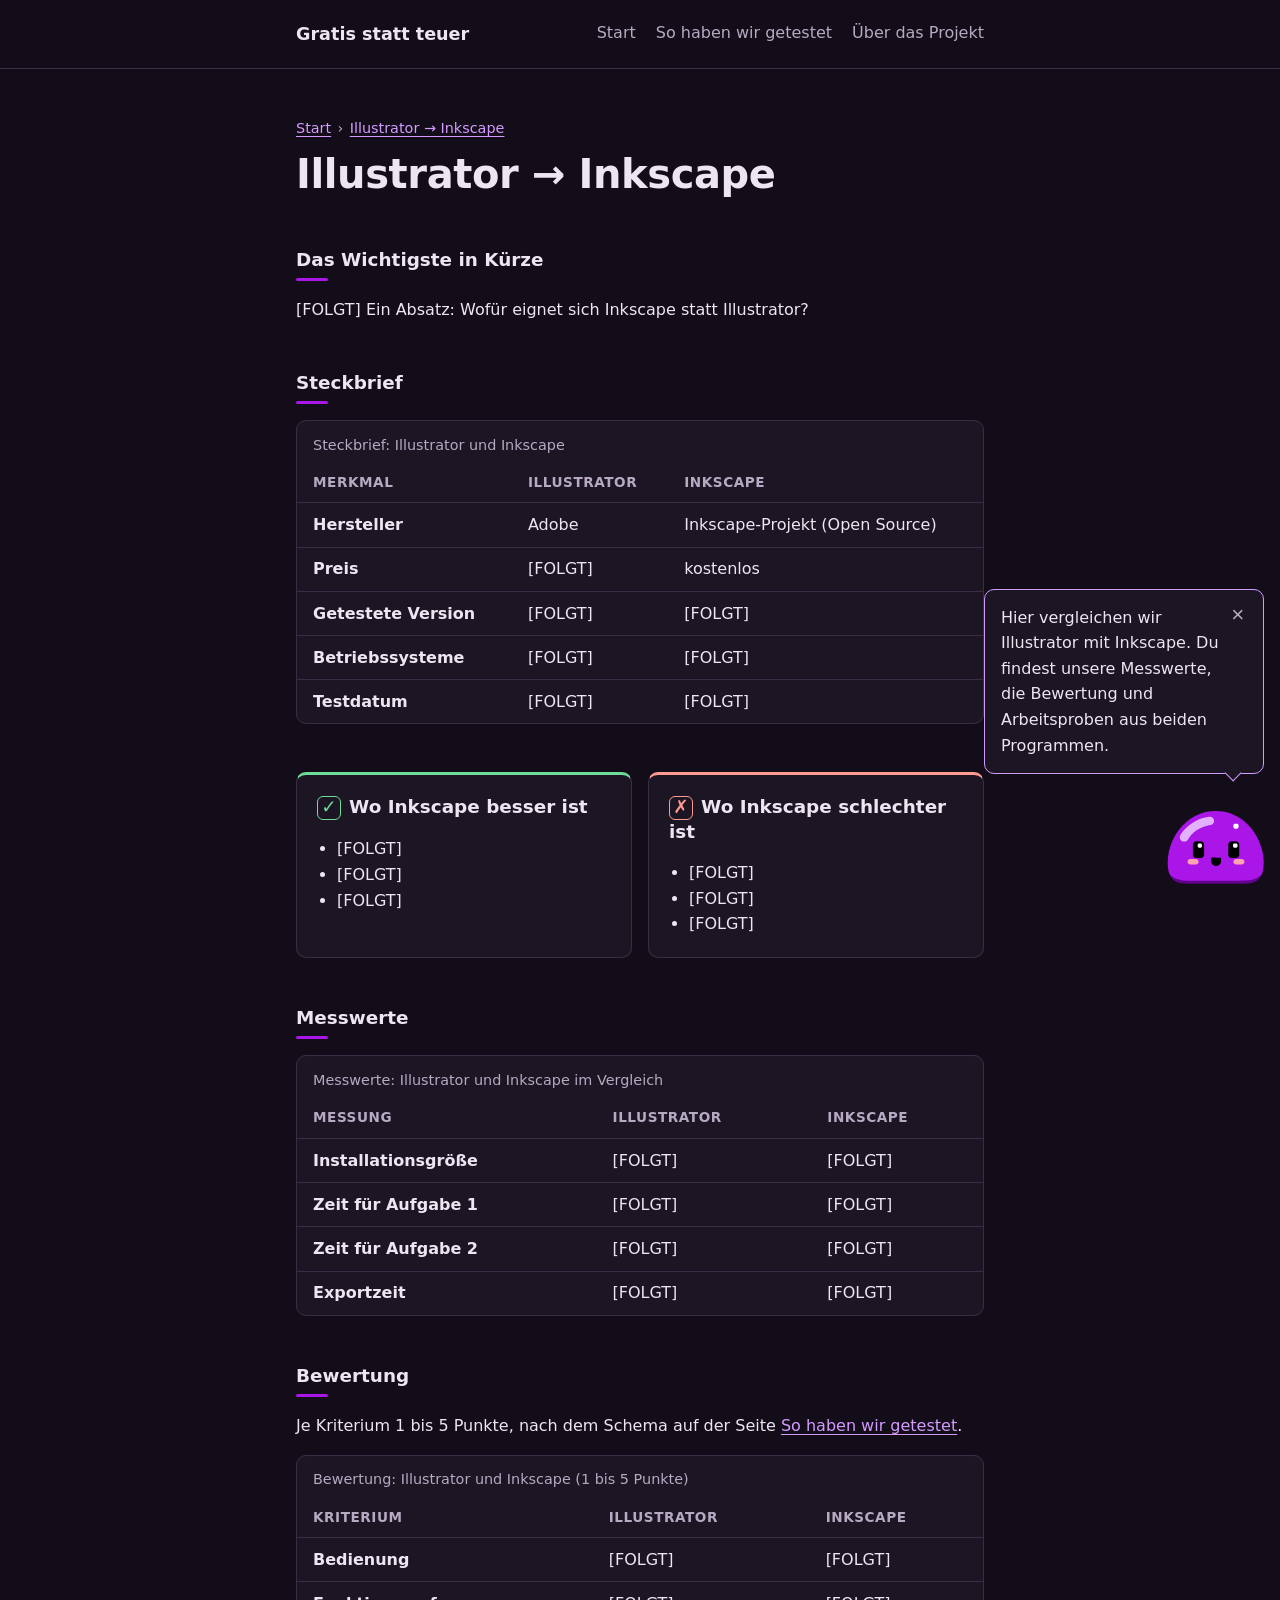
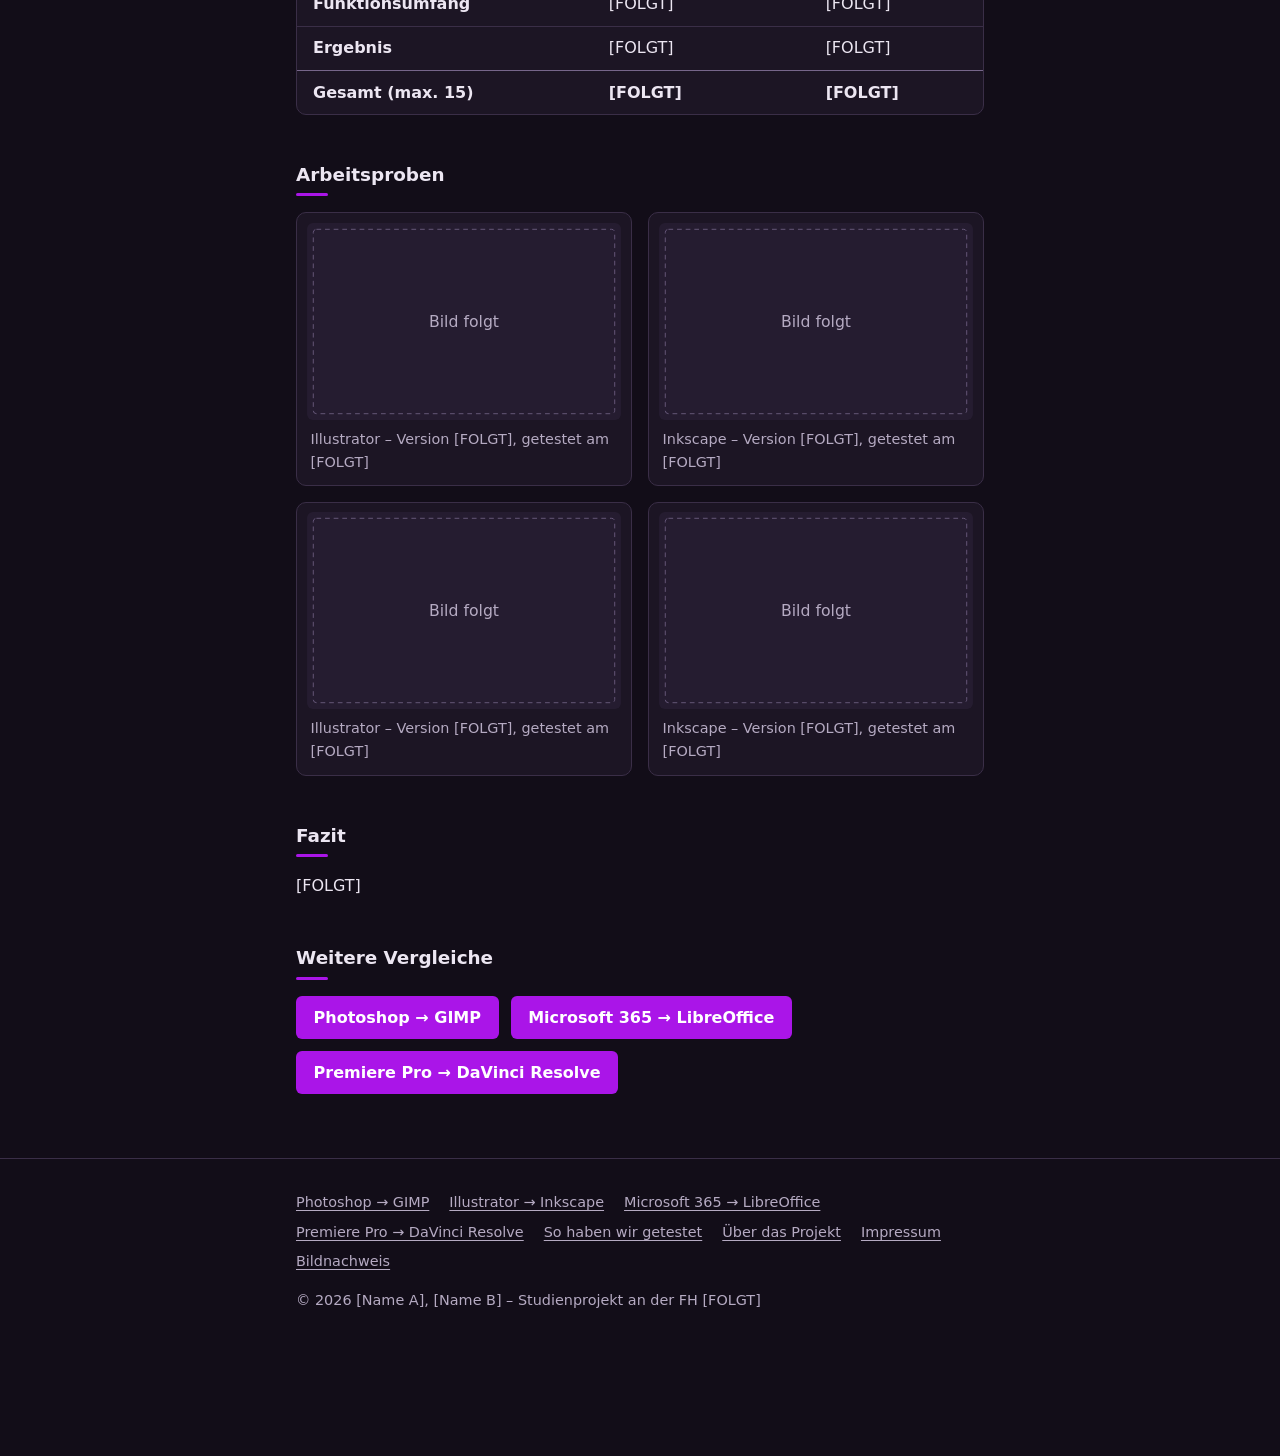
==== illustrator-inkscape.html @ 046b0624 "Erste Version der Website" ====
<!DOCTYPE html>
<html lang="de">
<head>
  <meta charset="utf-8">
  <meta name="viewport" content="width=device-width, initial-scale=1">
  <meta name="color-scheme" content="dark">
  <title>Illustrator → Inkscape | Gratis statt teuer</title>
  <meta name="description" content="Adobe Illustrator oder Inkscape? Unser Praxistest (Vektorgrafik) mit Messwerten, Bewertung und eigenen Arbeitsproben.">
  <link rel="icon" href="img/maskottchen/maskottchen.svg" type="image/svg+xml">
  <link rel="stylesheet" href="css/style.css">
</head>
<body data-seite="illustrator-inkscape">
  <a class="skip-link" href="#inhalt">Zum Inhalt springen</a>

  <!-- Kopfbereich mit Logo und Hauptnavigation -->
  <header class="kopf">
    <div class="kopf-innen">
      <a class="logo" href="index.html">Gratis statt teuer</a>
      <nav class="hauptnavigation" aria-label="Hauptnavigation">
        <ul>
          <li><a href="index.html">Start</a></li>
          <li><a href="so-haben-wir-getestet.html">So haben wir getestet</a></li>
          <li><a href="ueber-das-projekt.html">Über das Projekt</a></li>
        </ul>
      </nav>
    </div>
  </header>

  <main id="inhalt">

    <!-- Brotkrumen: Wo bin ich? -->
    <nav class="brotkrumen" aria-label="Brotkrumen">
      <ol>
        <li><a href="index.html">Start</a><span class="brotkrumen-trenner" aria-hidden="true">›</span></li>
        <li><a href="illustrator-inkscape.html" aria-current="page">Illustrator → Inkscape</a></li>
      </ol>
    </nav>

    <h1>Illustrator <span aria-hidden="true">→</span><span class="sr-only">, Alternative:</span> Inkscape</h1>

    <!-- Wird von js/vergleich.js ersetzt -->
    <p class="hinweis" id="lade-hinweis" role="status">Inhalte werden geladen …</p>
    <noscript>
      <p class="hinweis hinweis-fehler">Für die Vergleichsdaten wird JavaScript benötigt.</p>
    </noscript>

    <!-- Alle Abschnitte, die aus data/illustrator-inkscape.json gefüllt werden -->
    <div id="vergleich-inhalt" hidden>

      <section aria-labelledby="titel-kurz">
        <h2 id="titel-kurz">Das Wichtigste in Kürze</h2>
        <p id="kurzfassung"></p>
      </section>

      <section aria-labelledby="titel-steckbrief">
        <h2 id="titel-steckbrief">Steckbrief</h2>
      <div class="tabelle-scroll" tabindex="0" role="region" aria-label="Steckbrief: Illustrator und Inkscape">
        <table>
          <caption>Steckbrief: Illustrator und Inkscape</caption>
          <thead>
            <tr>
              <th scope="col">Merkmal</th>
              <th scope="col">Illustrator</th>
              <th scope="col">Inkscape</th>
            </tr>
          </thead>
          <tbody id="steckbrief-zeilen"></tbody>
        </table>
      </div>
      </section>

      <div class="vor-nachteile">
        <section class="karte karte-besser" aria-labelledby="titel-besser">
          <h2 id="titel-besser"><span class="symbol" aria-hidden="true">✓</span>Wo Inkscape besser ist</h2>
          <ul class="punkte-liste" id="liste-besser"></ul>
        </section>
        <section class="karte karte-schlechter" aria-labelledby="titel-schlechter">
          <h2 id="titel-schlechter"><span class="symbol" aria-hidden="true">✗</span>Wo Inkscape schlechter ist</h2>
          <ul class="punkte-liste" id="liste-schlechter"></ul>
        </section>
      </div>

      <section aria-labelledby="titel-messwerte">
        <h2 id="titel-messwerte">Messwerte</h2>
      <div class="tabelle-scroll" tabindex="0" role="region" aria-label="Messwerte: Illustrator und Inkscape im Vergleich">
        <table>
          <caption>Messwerte: Illustrator und Inkscape im Vergleich</caption>
          <thead>
            <tr>
              <th scope="col">Messung</th>
              <th scope="col">Illustrator</th>
              <th scope="col">Inkscape</th>
            </tr>
          </thead>
          <tbody id="messwerte-zeilen"></tbody>
        </table>
      </div>
      </section>

      <section aria-labelledby="titel-bewertung">
        <h2 id="titel-bewertung">Bewertung</h2>
        <p>Je Kriterium 1 bis 5 Punkte, nach dem Schema auf der Seite <a href="so-haben-wir-getestet.html">So haben wir getestet</a>.</p>
      <div class="tabelle-scroll" tabindex="0" role="region" aria-label="Bewertung: Illustrator und Inkscape (1 bis 5 Punkte)">
        <table>
          <caption>Bewertung: Illustrator und Inkscape (1 bis 5 Punkte)</caption>
          <thead>
            <tr>
              <th scope="col">Kriterium</th>
              <th scope="col">Illustrator</th>
              <th scope="col">Inkscape</th>
            </tr>
          </thead>
          <tbody id="bewertung-zeilen"></tbody>
          <tfoot>
            <tr>
              <th scope="row">Gesamt (max. 15)</th>
              <td id="gesamt-bezahl"></td>
              <td id="gesamt-gratis"></td>
            </tr>
          </tfoot>
        </table>
      </div>
      </section>

      <section aria-labelledby="titel-arbeitsproben">
        <h2 id="titel-arbeitsproben">Arbeitsproben</h2>
        <div class="arbeitsproben" id="arbeitsproben-raster"></div>
      </section>

      <section aria-labelledby="titel-fazit">
        <h2 id="titel-fazit">Fazit</h2>
        <p id="fazit"></p>
      </section>

    </div>

    <!-- Links zu den anderen Vergleichen (steht fest im HTML) -->
    <section aria-labelledby="titel-weitere">
      <h2 id="titel-weitere">Weitere Vergleiche</h2>
      <ul class="weitere-vergleiche">
        <li><a class="knopf" href="photoshop-gimp.html">Photoshop → GIMP</a></li>
        <li><a class="knopf" href="microsoft365-libreoffice.html">Microsoft 365 → LibreOffice</a></li>
        <li><a class="knopf" href="premiere-davinci.html">Premiere Pro → DaVinci Resolve</a></li>
      </ul>
    </section>

  </main>

  <!-- Fußzeile mit allen wichtigen Links -->
  <footer class="fuss">
    <div class="fuss-innen">
      <nav aria-label="Fußzeile">
        <ul>
          <li><a href="photoshop-gimp.html">Photoshop → GIMP</a></li>
          <li><a href="illustrator-inkscape.html">Illustrator → Inkscape</a></li>
          <li><a href="microsoft365-libreoffice.html">Microsoft 365 → LibreOffice</a></li>
          <li><a href="premiere-davinci.html">Premiere Pro → DaVinci Resolve</a></li>
          <li><a href="so-haben-wir-getestet.html">So haben wir getestet</a></li>
          <li><a href="ueber-das-projekt.html">Über das Projekt</a></li>
          <li><a href="ueber-das-projekt.html#impressum">Impressum</a></li>
          <li><a href="ueber-das-projekt.html#bildnachweis">Bildnachweis</a></li>
        </ul>
      </nav>
      <p>© 2026 [Name A], [Name B] – Studienprojekt an der FH [FOLGT]</p>
    </div>
  </footer>

  <script src="js/vergleich.js"></script>
  <script src="js/maskottchen-komponente.js"></script>
  <script src="js/maskottchen.js"></script>
</body>
</html>
---- css/style.css ----
/* ==========================================================
   Gratis statt teuer – Stylesheet
   Dunkles, ruhiges Design mit schmaler Lesespalte.
   Aufbau: zuerst Handy (mobile first), dann Tablet und Laptop
   in den Media Queries ganz unten.
   ========================================================== */


/* ----------------------------------------------------------
   1. Variablen
   Dunkle Farben, Lila vom Maskottchen nur als kleiner Akzent.
   Kontraste sind im README aufgelistet.
   ---------------------------------------------------------- */

:root {
  color-scheme: dark;

  --hintergrund: #120D18;    /* fast schwarz, leicht lila */
  --flaeche: #1C1524;        /* Karten, Tabellen, Sprechblase */
  --flaeche-hover: #251C30;  /* Fläche beim Überfahren */
  --rand: #3A2E47;           /* feine Linien (nur Deko) */
  --rand-ui: #76668A;        /* Ränder von Bedienelementen */
  --text: #ECE6F2;           /* normaler Text */
  --text-leise: #B5AAC2;     /* Nebentexte */
  --akzent: #AA15E8;         /* Lila vom Maskottchen: Knopf, Linien */
  --akzent-dunkel: #9512CC;  /* Knopf beim Überfahren */
  --akzent-hell: #D49BFF;    /* helles Lila für Links, Fokus, kleine Texte */
  --weiss: #FFFFFF;          /* Text auf dem lila Knopf */
  --gruen: #6EDC98;          /* "besser" */
  --rot: #FF9A90;            /* "schlechter" */

  --rundung: 10px;
  --rundung-klein: 6px;
  --spalte: 46rem;           /* Breite der Lesespalte */
  --schrift: ui-rounded, "Segoe UI", system-ui, -apple-system, Roboto, Arial, sans-serif;
}


/* ----------------------------------------------------------
   2. Grundlagen
   ---------------------------------------------------------- */

* {
  box-sizing: border-box;
}

html {
  font-size: 100%;
}

body {
  margin: 0;
  /* Platz unten = Höhe des Maskottchen-Knopfs + Abstand zum Rand,
     damit das Maskottchen nie die Fußzeile verdeckt */
  padding-bottom: calc(4rem + 1rem);
  background-color: var(--hintergrund);
  color: var(--text);
  font-family: var(--schrift);
  font-size: 1rem;
  line-height: 1.6;
}

main {
  display: block;
  max-width: var(--spalte);
  margin: 0 auto;
  padding: 2rem 1rem 3rem;
}

h1,
h2,
h3 {
  color: var(--text);
  line-height: 1.3;
}

h1 {
  margin: 0.5rem 0 1rem;
  font-size: 1.9rem;
  letter-spacing: -0.01em;
}

/* Abschnittsüberschrift: klein, fett, mit kurzer Akzentlinie */
h2 {
  margin: 3rem 0 1rem;
  font-size: 1.15rem;
}

h2::after {
  content: "";
  display: block;
  width: 2rem;
  height: 3px;
  margin-top: 0.4rem;
  background-color: var(--akzent);
  border-radius: 2px;
}

h3 {
  margin: 1.5rem 0 0.5rem;
  font-size: 1rem;
}

/* Text nicht breiter als ca. 70 Zeichen */
p,
li,
dd {
  max-width: 70ch;
}

dd {
  margin: 0 0 1rem;
  color: var(--text-leise);
}

a {
  color: var(--akzent-hell);
  text-decoration-thickness: 1px;
  text-underline-offset: 3px;
  /* Sanfter Farbwechsel beim Überfahren */
  transition: color 150ms ease, text-decoration-color 150ms ease;
}

a:hover {
  text-decoration-thickness: 2px;
}

img {
  max-width: 100%;
  height: auto;
}

/* Gut sichtbarer Fokus für die Tastatur */
:focus-visible {
  outline: 3px solid var(--akzent-hell);
  outline-offset: 3px;
}

/* Normale Karte: etwas hellere Fläche mit feinem Rand */
.karte {
  padding: 1.25rem;
  background-color: var(--flaeche);
  border: 1px solid var(--rand);
  border-radius: var(--rundung);
}

/* Hauptlink als Knopf */
.knopf {
  display: inline-block;
  padding: 0.55rem 1.1rem;
  background-color: var(--akzent);
  color: var(--weiss);
  font-weight: bold;
  text-decoration: none;
  border-radius: var(--rundung-klein);
  transition: background-color 150ms ease;
}

.knopf:hover {
  background-color: var(--akzent-dunkel);
  color: var(--weiss);
}

/* Hinweise wie "Inhalte werden geladen" */
.hinweis {
  padding: 0.9rem 1.1rem;
  background-color: var(--flaeche);
  color: var(--text);
  border: 1px solid var(--rand);
  border-radius: var(--rundung);
}

.hinweis-fehler {
  border-color: var(--rot);
  border-left-width: 4px;
}


/* Seitenübergänge (View Transitions)
   Beim Wechsel auf eine andere Seite der Website blendet der
   Inhalt kurz über. Browser ohne Unterstützung wechseln die
   Seite einfach ganz normal. */

@view-transition {
  navigation: auto;
}

/* Kopf und Maskottchen bekommen eigene Namen: sie werden
   getrennt vom Rest behandelt und bleiben stehen */
.kopf {
  view-transition-name: kopf;
}

.maskottchen {
  view-transition-name: maskottchen;
}

/* Kein Überblenden für Kopf und Maskottchen.
   Nur "animation: none" reicht nicht: dann liegen das alte und das
   neue Bild beide voll sichtbar übereinander und werden mit
   "mix-blend-mode: plus-lighter" gemischt. In Safari sieht der Text
   dadurch kurz doppelt und heller aus. Deshalb: altes Bild ganz
   ausblenden, nur das neue normal (ohne Mischen) zeigen. */
::view-transition-old(kopf),
::view-transition-old(maskottchen) {
  display: none;
}

::view-transition-new(kopf),
::view-transition-new(maskottchen) {
  animation: none;
  mix-blend-mode: normal;
}

/* Der Rest (main und Fußzeile) blendet kurz über */
::view-transition-old(root),
::view-transition-new(root) {
  animation-duration: 200ms;
  animation-timing-function: ease;
}


/* ----------------------------------------------------------
   3. Kopf & Navigation
   ---------------------------------------------------------- */

.skip-link {
  position: absolute;
  top: -10rem;
  left: 1rem;
  z-index: 200;
  padding: 0.6rem 1rem;
  background-color: var(--akzent);
  color: var(--weiss);
  font-weight: bold;
  border-radius: var(--rundung-klein);
}

/* Erst beim Fokus sichtbar */
.skip-link:focus {
  top: 1rem;
  color: var(--weiss);
}

.kopf {
  border-bottom: 1px solid var(--rand);
}

.kopf-innen {
  max-width: var(--spalte);
  margin: 0 auto;
  padding: 1rem;
}

/* Logo: nur Text */
.logo {
  color: var(--text);
  font-size: 1.1rem;
  font-weight: bold;
  text-decoration: none;
}

.logo:hover {
  color: var(--akzent-hell);
}

.hauptnavigation ul {
  display: flex;
  flex-wrap: wrap;
  gap: 0.25rem 1.25rem;
  margin: 0.5rem 0 0;
  padding: 0;
  list-style: none;
}

.hauptnavigation a {
  display: inline-block;
  padding: 0.25rem 0;
  color: var(--text-leise);
  text-decoration: none;
  border-bottom: 2px solid transparent;
  transition: color 150ms ease, border-color 150ms ease;
}

.hauptnavigation a:hover {
  color: var(--text);
}

/* Aktuelle Seite: Farbe plus Linie darunter, nicht nur Farbe */
.hauptnavigation a[aria-current="page"] {
  color: var(--akzent-hell);
  font-weight: bold;
  border-bottom-color: var(--akzent);
}


/* ----------------------------------------------------------
   4. Startseite
   ---------------------------------------------------------- */

.einleitung {
  padding: 1rem 0 0;
}

.einleitung h1 {
  margin-bottom: 0.25rem;
}

.untertitel {
  margin: 0 0 1.25rem;
  color: var(--akzent-hell);
  font-size: 1.1rem;
}

.einleitung p {
  color: var(--text-leise);
}

/* Kacheln mit den vier Vergleichen */
.kacheln {
  display: grid;
  grid-template-columns: 1fr;
  gap: 1rem;
  margin: 0;
  padding: 0;
  list-style: none;
}

.kachel {
  display: block;
  height: 100%;
  padding: 1.1rem 1.25rem;
  background-color: var(--flaeche);
  color: var(--text);
  text-decoration: none;
  border: 1px solid var(--rand-ui);
  border-radius: var(--rundung);
  transition: background-color 150ms ease, border-color 150ms ease;
}

/* Beim Überfahren: Rand und Fläche werden etwas heller */
.kachel:hover {
  background-color: var(--flaeche-hover);
  border-color: var(--akzent-hell);
}

.kachel-kategorie {
  display: block;
  color: var(--text-leise);
  font-size: 0.85rem;
  letter-spacing: 0.05em;
  text-transform: uppercase;
}

.kachel-titel {
  display: block;
  margin: 0.3rem 0 0.4rem;
  color: var(--text);
  font-size: 1.2rem;
  font-weight: bold;
  line-height: 1.3;
}

.kachel-alternative {
  display: block;
  color: var(--text-leise);
}

.schritte {
  display: grid;
  grid-template-columns: 1fr;
  gap: 1rem;
  margin: 0 0 1.5rem;
  padding: 0;
  list-style: none;
}

.schritte li {
  max-width: none;
}

.schritte h3 {
  margin-top: 0;
}

.schritte p {
  margin: 0;
  color: var(--text-leise);
}


/* ----------------------------------------------------------
   5. Vergleichsseiten
   ---------------------------------------------------------- */

.brotkrumen ol {
  display: flex;
  flex-wrap: wrap;
  gap: 0.4rem;
  margin: 0;
  padding: 0;
  list-style: none;
  font-size: 0.9rem;
}

.brotkrumen-trenner {
  margin-left: 0.4rem;
  color: var(--text-leise);
}

/* Die zwei Karten "besser" und "schlechter" */
.vor-nachteile {
  display: grid;
  grid-template-columns: 1fr;
  gap: 1rem;
  margin-top: 3rem;
}

.vor-nachteile h2 {
  margin-top: 0;
}

/* Linie in der Karte statt Akzentlinie unter der Überschrift */
.vor-nachteile h2::after {
  display: none;
}

.karte-besser {
  border-top: 3px solid var(--gruen);
}

.karte-schlechter {
  border-top: 3px solid var(--rot);
}

.symbol {
  display: inline-block;
  width: 1.5rem;
  height: 1.5rem;
  margin-right: 0.5rem;
  text-align: center;
  line-height: 1.3rem;
  border: 1px solid currentColor;
  border-radius: var(--rundung-klein);
}

.karte-besser .symbol {
  color: var(--gruen);
}

.karte-schlechter .symbol {
  color: var(--rot);
}

.punkte-liste {
  margin: 0;
  padding-left: 1.25rem;
}

/* Arbeitsproben als Raster */
.arbeitsproben {
  display: grid;
  grid-template-columns: 1fr;
  gap: 1rem;
}

.arbeitsprobe {
  margin: 0;
  padding: 0.6rem;
  background-color: var(--flaeche);
  border: 1px solid var(--rand);
  border-radius: var(--rundung);
}

.arbeitsprobe img {
  display: block;
  width: 100%;
  border-radius: var(--rundung-klein);
}

.arbeitsprobe figcaption {
  padding: 0.5rem 0.25rem 0.1rem;
  color: var(--text-leise);
  font-size: 0.9rem;
}

/* Wenn vergleich.js die Abschnitte zeigt (hidden wird entfernt),
   blenden sie weich ein. Die Animation startet von selbst,
   sobald das Element sichtbar wird. */
#vergleich-inhalt {
  animation: einblenden 300ms ease-out;
}

@keyframes einblenden {
  from {
    opacity: 0;
    transform: translateY(0.4rem);
  }

  to {
    opacity: 1;
    transform: none;
  }
}

.weitere-vergleiche {
  display: flex;
  flex-wrap: wrap;
  gap: 0.75rem;
  margin: 0;
  padding: 0;
  list-style: none;
}


/* ----------------------------------------------------------
   6. Tabellen
   ---------------------------------------------------------- */

/* Nur die Tabelle scrollt, nicht die ganze Seite */
.tabelle-scroll {
  overflow-x: auto;
  margin-bottom: 1.5rem;
  background-color: var(--flaeche);
  border: 1px solid var(--rand);
  border-radius: var(--rundung);
}

table {
  width: 100%;
  min-width: 30rem;
  border-collapse: collapse;
}

caption {
  padding: 0.8rem 1rem 0.4rem;
  color: var(--text-leise);
  font-size: 0.9rem;
  text-align: left;
}

th,
td {
  padding: 0.55rem 1rem;
  text-align: left;
  vertical-align: top;
  border-bottom: 1px solid var(--rand);
}

thead th {
  color: var(--text-leise);
  font-size: 0.85rem;
  letter-spacing: 0.04em;
  text-transform: uppercase;
}

tbody th,
tfoot th {
  color: var(--text);
}

tbody tr:last-child th,
tbody tr:last-child td {
  border-bottom: none;
}

tfoot th,
tfoot td {
  font-weight: bold;
  border-bottom: none;
  border-top: 1px solid var(--rand-ui);
}

/* Punkte 1–5 als kleine flache Quadrate (Idee: Augen des Maskottchens) */
.punkte {
  display: inline-flex;
  gap: 0.2rem;
  margin-left: 0.5rem;
  vertical-align: middle;
}

.punkt {
  display: inline-block;
  width: 0.6rem;
  height: 0.6rem;
  border: 1px solid var(--rand-ui);
  border-radius: 2px;
}

.punkt-voll {
  background-color: var(--akzent-hell);
  border-color: var(--akzent-hell);
}


/* ----------------------------------------------------------
   7. Maskottchen
   ---------------------------------------------------------- */

.maskottchen {
  position: fixed;
  right: 1rem;
  bottom: 1rem;
  z-index: 100;
}

/* Der Knopf: 64px auf dem Handy, 96px auf dem Laptop */
.maskottchen-knopf {
  position: relative;
  display: block;
  width: 4rem;
  height: 4rem;
  padding: 0;
  background: none;
  border: none;
  border-radius: var(--rundung);
  cursor: pointer;
}

/* Die Komponente zeichnet den Schleim in eine quadratische Szene
   mit viel leerem Rand. Der Körper ist nur ca. 66 % so breit wie
   die Szene und endet unten bei ca. 75 % der Höhe.
   - width/height 150 %: 66 % × 1,5 ≈ 100 % → der Körper ist so
     breit wie der Knopf.
   - left -25 %: das Element ist 50 % breiter als der Knopf, die
     Hälfte davon (25 %) schieben wir nach links → mittig.
   - top -13 %: der Körper endet bei 75 % × 1,5 ≈ 113 % der
     Knopfhöhe; 13 % nach oben → er steht genau auf der Unterkante.
   pointer-events: none, damit der überstehende Rand keine Klicks
   abfängt. Alle Klicks gehen an den Knopf. */
.maskottchen-knopf slime-mascot {
  position: absolute;
  top: -13%;
  left: -25%;
  display: block;
  width: 150%;
  height: 150%;
  pointer-events: none;
}

/* Ersatzbild ohne Animation (schon eng zugeschnitten) */
.maskottchen-bild {
  display: block;
  width: 100%;
  height: 100%;
  object-fit: contain;
  object-position: bottom;
}

/* Sprechblase über dem Maskottchen */
.maskottchen-blase {
  position: absolute;
  right: 0;
  bottom: calc(100% + 0.9rem);
  width: calc(100vw - 2rem);
  max-width: 17.5rem;
  padding: 0.9rem 2.75rem 0.9rem 1rem;
  background-color: var(--flaeche);
  color: var(--text);
  border: 1px solid var(--akzent-hell);
  border-radius: var(--rundung);

  /* Geschlossen: durchsichtig, etwas tiefer und kleiner.
     visibility: hidden nimmt die Blase auch aus der Tab-Reihenfolge
     und versteckt sie vor dem Screenreader.
     Der Drehpunkt liegt beim Schwänzchen (unten rechts). */
  opacity: 0;
  visibility: hidden;
  transform: translateY(0.4rem) scale(0.95);
  transform-origin: calc(100% - 1.85rem) 100%;

  /* Schließen (150 ms): visibility wechselt erst am Ende (Verzögerung
     150 ms), damit man das Ausblenden noch sieht */
  transition: opacity 150ms ease-in, transform 150ms ease-in, visibility 0s linear 150ms;
}

/* Offen: die Klasse "ist-offen" setzt bzw. entfernt maskottchen.js */
.maskottchen-blase.ist-offen {
  opacity: 1;
  visibility: visible;
  transform: none;

  /* Öffnen (220 ms): visibility wechselt sofort, dann wird eingeblendet */
  transition: opacity 220ms ease-out, transform 220ms ease-out, visibility 0s;
}

/* Kleines Schwänzchen zum Maskottchen */
.maskottchen-blase::after {
  content: "";
  position: absolute;
  right: 1.5rem;
  bottom: -0.4rem;
  width: 0.7rem;
  height: 0.7rem;
  background-color: var(--flaeche);
  border-right: 1px solid var(--akzent-hell);
  border-bottom: 1px solid var(--akzent-hell);
  transform: rotate(45deg);
}

.maskottchen-text {
  margin: 0;
  font-size: 1rem;
}

.maskottchen-schliessen {
  position: absolute;
  top: 0.2rem;
  right: 0.2rem;
  width: 2.75rem;
  height: 2.75rem;
  padding: 0;
  background: none;
  color: var(--text-leise);
  font-size: 1.4rem;
  line-height: 1;
  border: none;
  border-radius: var(--rundung-klein);
  cursor: pointer;
  transition: background-color 150ms ease, color 150ms ease;
}

.maskottchen-schliessen:hover {
  background-color: var(--flaeche-hover);
  color: var(--text);
}


/* ----------------------------------------------------------
   8. Fußzeile
   ---------------------------------------------------------- */

.fuss {
  border-top: 1px solid var(--rand);
}

.fuss-innen {
  max-width: var(--spalte);
  margin: 0 auto;
  padding: 1.5rem 1rem;
}

.fuss ul {
  display: flex;
  flex-wrap: wrap;
  gap: 0.4rem 1.25rem;
  margin: 0 0 1rem;
  padding: 0;
  list-style: none;
  font-size: 0.9rem;
}

.fuss a {
  color: var(--text-leise);
}

.fuss a:hover {
  color: var(--akzent-hell);
}

.fuss p {
  margin: 0;
  color: var(--text-leise);
  font-size: 0.9rem;
}


/* ----------------------------------------------------------
   9. Hilfsklassen
   ---------------------------------------------------------- */

/* Nur für Screenreader sichtbar */
.sr-only {
  position: absolute;
  width: 1px;
  height: 1px;
  margin: -1px;
  padding: 0;
  overflow: hidden;
  clip: rect(0, 0, 0, 0);
  white-space: nowrap;
  border: 0;
}

/* Markierung für Texte, die noch fehlen */
.entwurf {
  display: inline-block;
  padding: 0 0.4rem;
  color: var(--akzent-hell);
  font-size: 0.9rem;
  font-weight: bold;
  border: 1px solid var(--akzent-hell);
  border-radius: var(--rundung-klein);
}


/* ----------------------------------------------------------
   10. Media Queries
   ---------------------------------------------------------- */

/* Tablet */
@media (min-width: 600px) {
  h1 {
    font-size: 2.25rem;
  }

  main {
    padding: 3rem 1.5rem 4rem;
  }

  .kopf-innen {
    display: flex;
    flex-wrap: wrap;
    align-items: center;
    justify-content: space-between;
    padding: 1rem 1.5rem;
  }

  .hauptnavigation ul {
    margin: 0;
  }

  /* Kacheln 2 × 2 */
  .kacheln {
    grid-template-columns: 1fr 1fr;
  }

  .schritte {
    grid-template-columns: repeat(3, 1fr);
  }

  .vor-nachteile {
    grid-template-columns: 1fr 1fr;
  }

  .arbeitsproben {
    grid-template-columns: 1fr 1fr;
  }

  .fuss-innen {
    padding: 2rem 1.5rem;
  }
}

/* Laptop */
@media (min-width: 1000px) {
  body {
    padding-bottom: calc(6rem + 1rem);
  }

  h1 {
    font-size: 2.5rem;
  }

  .maskottchen-knopf {
    width: 6rem;
    height: 6rem;
  }
}

/* Weniger Bewegung gewünscht: alle Übergänge und Animationen aus */
@media (prefers-reduced-motion: reduce) {
  @view-transition {
    navigation: none;
  }

  *,
  ::view-transition-group(*),
  ::view-transition-old(*),
  ::view-transition-new(*) {
    transition: none !important;
    animation: none !important;
    scroll-behavior: auto !important;
  }
}

/* Drucken: Maskottchen und Navigation ausblenden, heller Hintergrund */
@media print {
  .maskottchen,
  .hauptnavigation,
  .skip-link {
    display: none;
  }

  body {
    padding-bottom: 0;
    background-color: var(--weiss);
    color: #000000;
  }

  h1,
  h2,
  h3,
  .kachel-titel {
    color: #000000;
  }
}
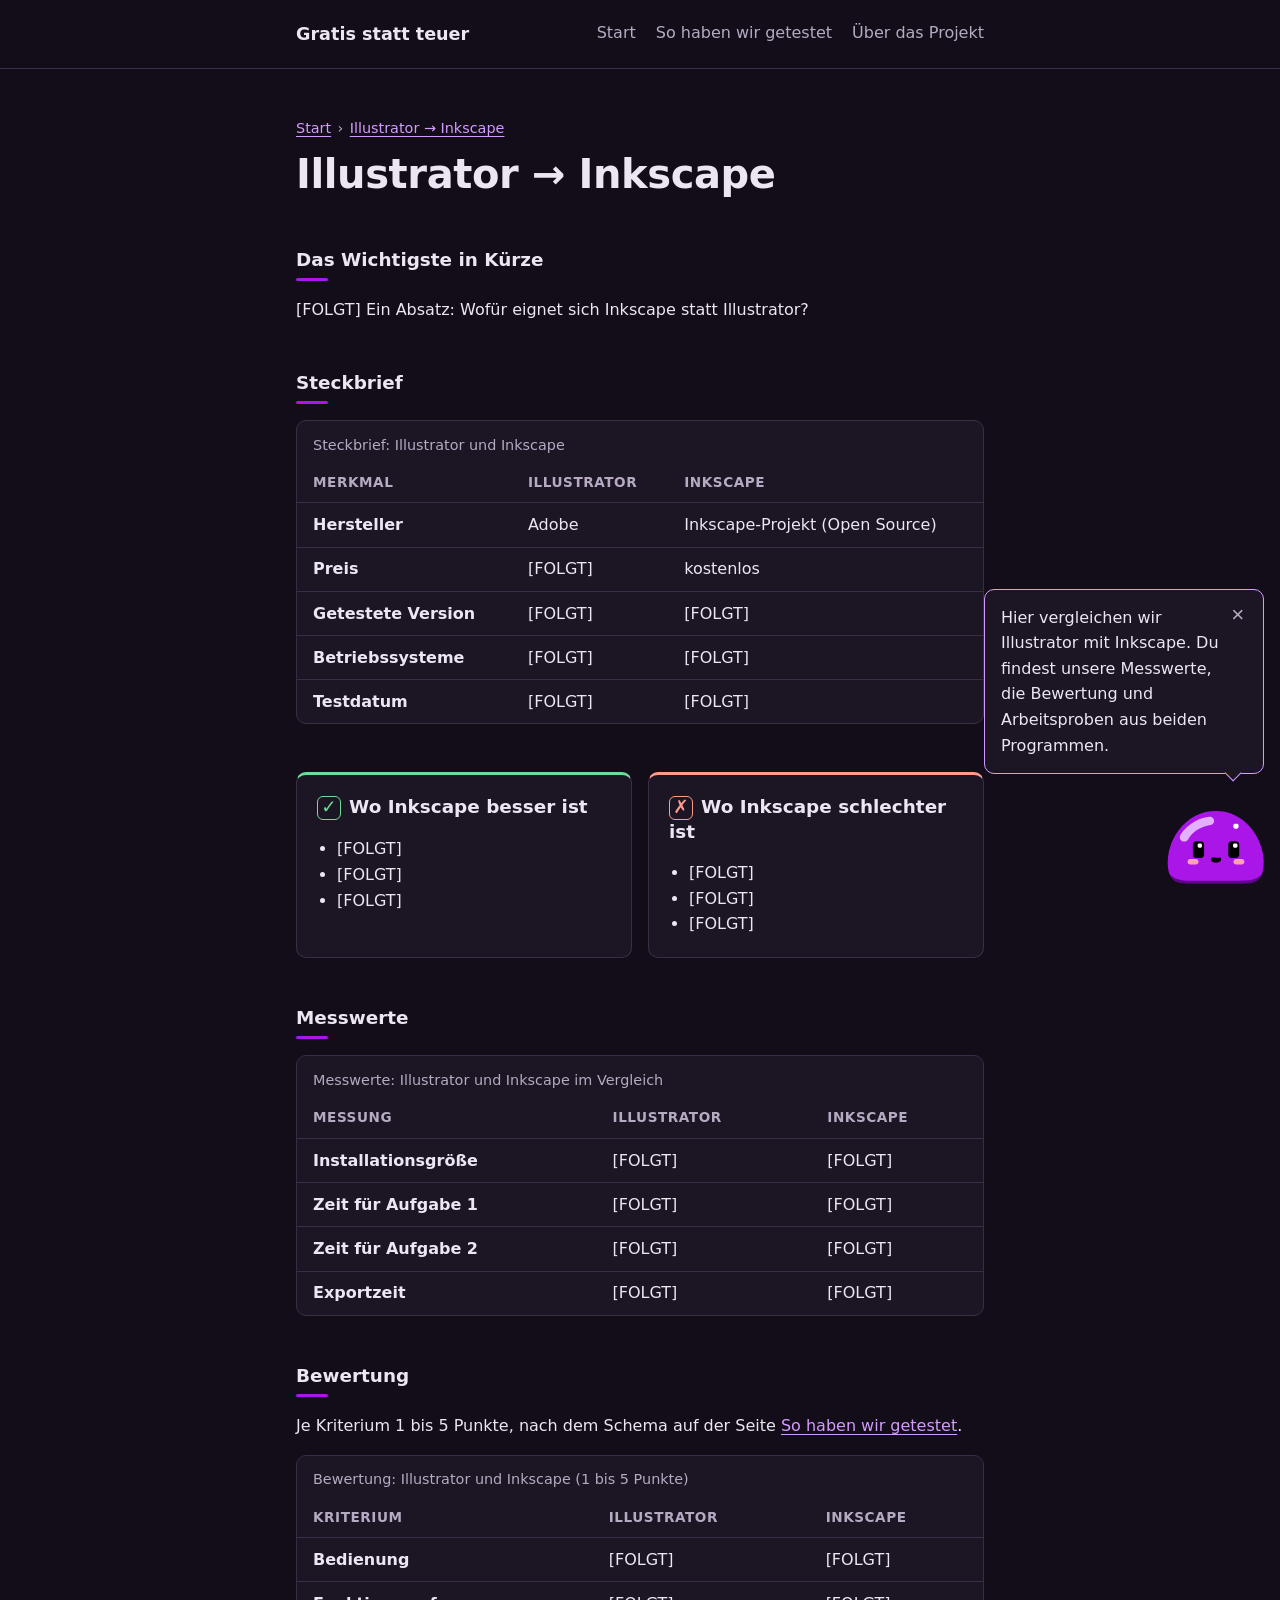
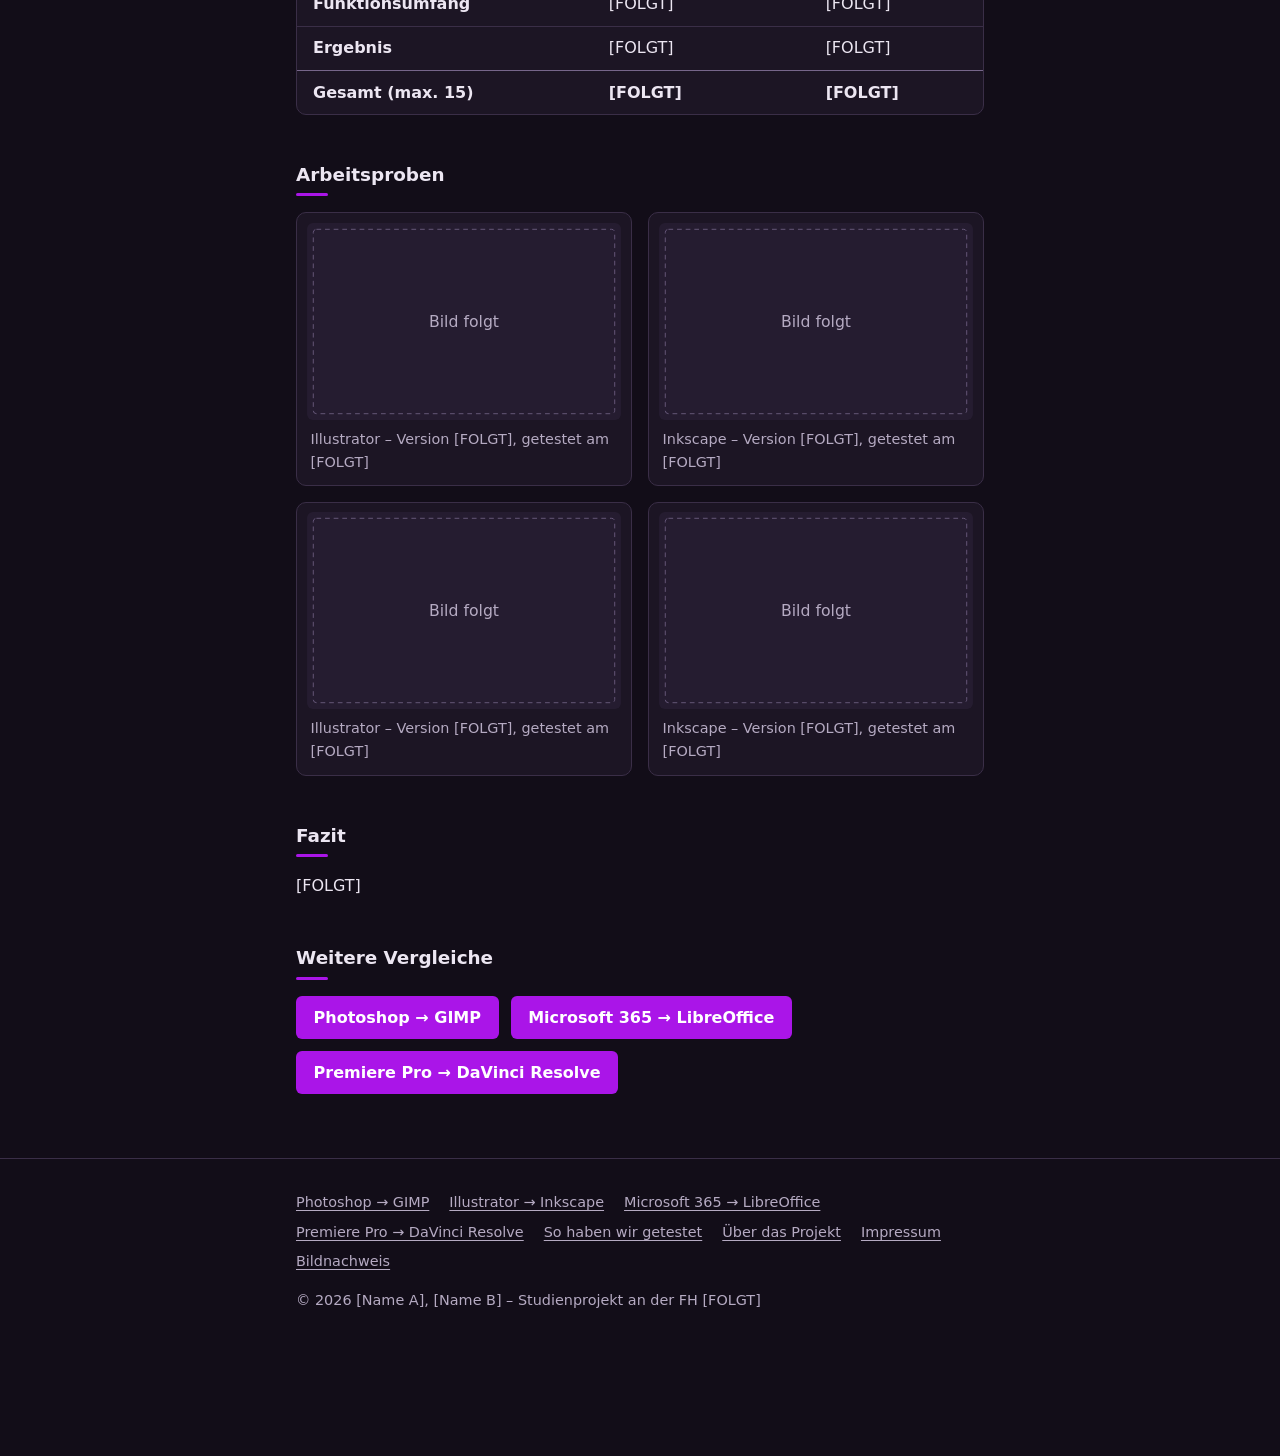
==== commit d0c379db: "Улучшил через преттиер" ====
--- a/illustrator-inkscape.html
+++ b/illustrator-inkscape.html
@@ -1,172 +1,181 @@
 <!DOCTYPE html>
 <html lang="de">
+
 <head>
-  <meta charset="utf-8">
-  <meta name="viewport" content="width=device-width, initial-scale=1">
-  <meta name="color-scheme" content="dark">
-  <title>Illustrator → Inkscape | Gratis statt teuer</title>
-  <meta name="description" content="Adobe Illustrator oder Inkscape? Unser Praxistest (Vektorgrafik) mit Messwerten, Bewertung und eigenen Arbeitsproben.">
-  <link rel="icon" href="img/maskottchen/maskottchen.svg" type="image/svg+xml">
-  <link rel="stylesheet" href="css/style.css">
+    <meta charset="utf-8">
+    <meta name="viewport" content="width=device-width, initial-scale=1">
+    <meta name="color-scheme" content="dark">
+    <title>Illustrator → Inkscape | Gratis statt teuer</title>
+    <meta name="description"
+        content="Adobe Illustrator oder Inkscape? Unser Praxistest (Vektorgrafik) mit Messwerten, Bewertung und eigenen Arbeitsproben.">
+    <link rel="icon" href="img/maskottchen/maskottchen.svg" type="image/svg+xml">
+    <link rel="stylesheet" href="css/style.css">
 </head>
+
 <body data-seite="illustrator-inkscape">
-  <a class="skip-link" href="#inhalt">Zum Inhalt springen</a>
+    <a class="skip-link" href="#inhalt">Zum Inhalt springen</a>
 
-  <!-- Kopfbereich mit Logo und Hauptnavigation -->
-  <header class="kopf">
-    <div class="kopf-innen">
-      <a class="logo" href="index.html">Gratis statt teuer</a>
-      <nav class="hauptnavigation" aria-label="Hauptnavigation">
-        <ul>
-          <li><a href="index.html">Start</a></li>
-          <li><a href="so-haben-wir-getestet.html">So haben wir getestet</a></li>
-          <li><a href="ueber-das-projekt.html">Über das Projekt</a></li>
-        </ul>
-      </nav>
-    </div>
-  </header>
+    <!-- Kopfbereich mit Logo und Hauptnavigation -->
+    <header class="kopf">
+        <div class="kopf-innen">
+            <a class="logo" href="index.html">Gratis statt teuer</a>
+            <nav class="hauptnavigation" aria-label="Hauptnavigation">
+                <ul>
+                    <li><a href="index.html">Start</a></li>
+                    <li><a href="so-haben-wir-getestet.html">So haben wir getestet</a></li>
+                    <li><a href="ueber-das-projekt.html">Über das Projekt</a></li>
+                </ul>
+            </nav>
+        </div>
+    </header>
 
-  <main id="inhalt">
+    <main id="inhalt">
 
-    <!-- Brotkrumen: Wo bin ich? -->
-    <nav class="brotkrumen" aria-label="Brotkrumen">
-      <ol>
-        <li><a href="index.html">Start</a><span class="brotkrumen-trenner" aria-hidden="true">›</span></li>
-        <li><a href="illustrator-inkscape.html" aria-current="page">Illustrator → Inkscape</a></li>
-      </ol>
-    </nav>
+        <!-- Brotkrumen: Wo bin ich? -->
+        <nav class="brotkrumen" aria-label="Brotkrumen">
+            <ol>
+                <li><a href="index.html">Start</a><span class="brotkrumen-trenner" aria-hidden="true">›</span></li>
+                <li><a href="illustrator-inkscape.html" aria-current="page">Illustrator → Inkscape</a></li>
+            </ol>
+        </nav>
 
-    <h1>Illustrator <span aria-hidden="true">→</span><span class="sr-only">, Alternative:</span> Inkscape</h1>
+        <h1>Illustrator <span aria-hidden="true">→</span><span class="sr-only">, Alternative:</span> Inkscape</h1>
 
-    <!-- Wird von js/vergleich.js ersetzt -->
-    <p class="hinweis" id="lade-hinweis" role="status">Inhalte werden geladen …</p>
-    <noscript>
-      <p class="hinweis hinweis-fehler">Für die Vergleichsdaten wird JavaScript benötigt.</p>
-    </noscript>
+        <!-- Wird von js/vergleich.js ersetzt -->
+        <p class="hinweis" id="lade-hinweis" role="status">Inhalte werden geladen …</p>
+        <noscript>
+            <p class="hinweis hinweis-fehler">Für die Vergleichsdaten wird JavaScript benötigt.</p>
+        </noscript>
 
-    <!-- Alle Abschnitte, die aus data/illustrator-inkscape.json gefüllt werden -->
-    <div id="vergleich-inhalt" hidden>
+        <!-- Alle Abschnitte, die aus data/illustrator-inkscape.json gefüllt werden -->
+        <div id="vergleich-inhalt" hidden>
 
-      <section aria-labelledby="titel-kurz">
-        <h2 id="titel-kurz">Das Wichtigste in Kürze</h2>
-        <p id="kurzfassung"></p>
-      </section>
+            <section aria-labelledby="titel-kurz">
+                <h2 id="titel-kurz">Das Wichtigste in Kürze</h2>
+                <p id="kurzfassung"></p>
+            </section>
 
-      <section aria-labelledby="titel-steckbrief">
-        <h2 id="titel-steckbrief">Steckbrief</h2>
-      <div class="tabelle-scroll" tabindex="0" role="region" aria-label="Steckbrief: Illustrator und Inkscape">
-        <table>
-          <caption>Steckbrief: Illustrator und Inkscape</caption>
-          <thead>
-            <tr>
-              <th scope="col">Merkmal</th>
-              <th scope="col">Illustrator</th>
-              <th scope="col">Inkscape</th>
-            </tr>
-          </thead>
-          <tbody id="steckbrief-zeilen"></tbody>
-        </table>
-      </div>
-      </section>
+            <section aria-labelledby="titel-steckbrief">
+                <h2 id="titel-steckbrief">Steckbrief</h2>
+                <div class="tabelle-scroll" tabindex="0" role="region"
+                    aria-label="Steckbrief: Illustrator und Inkscape">
+                    <table>
+                        <caption>Steckbrief: Illustrator und Inkscape</caption>
+                        <thead>
+                            <tr>
+                                <th scope="col">Merkmal</th>
+                                <th scope="col">Illustrator</th>
+                                <th scope="col">Inkscape</th>
+                            </tr>
+                        </thead>
+                        <tbody id="steckbrief-zeilen"></tbody>
+                    </table>
+                </div>
+            </section>
 
-      <div class="vor-nachteile">
-        <section class="karte karte-besser" aria-labelledby="titel-besser">
-          <h2 id="titel-besser"><span class="symbol" aria-hidden="true">✓</span>Wo Inkscape besser ist</h2>
-          <ul class="punkte-liste" id="liste-besser"></ul>
+            <div class="vor-nachteile">
+                <section class="karte karte-besser" aria-labelledby="titel-besser">
+                    <h2 id="titel-besser"><span class="symbol" aria-hidden="true">✓</span>Wo Inkscape besser ist</h2>
+                    <ul class="punkte-liste" id="liste-besser"></ul>
+                </section>
+                <section class="karte karte-schlechter" aria-labelledby="titel-schlechter">
+                    <h2 id="titel-schlechter"><span class="symbol" aria-hidden="true">✗</span>Wo Inkscape schlechter ist
+                    </h2>
+                    <ul class="punkte-liste" id="liste-schlechter"></ul>
+                </section>
+            </div>
+
+            <section aria-labelledby="titel-messwerte">
+                <h2 id="titel-messwerte">Messwerte</h2>
+                <div class="tabelle-scroll" tabindex="0" role="region"
+                    aria-label="Messwerte: Illustrator und Inkscape im Vergleich">
+                    <table>
+                        <caption>Messwerte: Illustrator und Inkscape im Vergleich</caption>
+                        <thead>
+                            <tr>
+                                <th scope="col">Messung</th>
+                                <th scope="col">Illustrator</th>
+                                <th scope="col">Inkscape</th>
+                            </tr>
+                        </thead>
+                        <tbody id="messwerte-zeilen"></tbody>
+                    </table>
+                </div>
+            </section>
+
+            <section aria-labelledby="titel-bewertung">
+                <h2 id="titel-bewertung">Bewertung</h2>
+                <p>Je Kriterium 1 bis 5 Punkte, nach dem Schema auf der Seite <a href="so-haben-wir-getestet.html">So
+                        haben wir getestet</a>.</p>
+                <div class="tabelle-scroll" tabindex="0" role="region"
+                    aria-label="Bewertung: Illustrator und Inkscape (1 bis 5 Punkte)">
+                    <table>
+                        <caption>Bewertung: Illustrator und Inkscape (1 bis 5 Punkte)</caption>
+                        <thead>
+                            <tr>
+                                <th scope="col">Kriterium</th>
+                                <th scope="col">Illustrator</th>
+                                <th scope="col">Inkscape</th>
+                            </tr>
+                        </thead>
+                        <tbody id="bewertung-zeilen"></tbody>
+                        <tfoot>
+                            <tr>
+                                <th scope="row">Gesamt (max. 15)</th>
+                                <td id="gesamt-bezahl"></td>
+                                <td id="gesamt-gratis"></td>
+                            </tr>
+                        </tfoot>
+                    </table>
+                </div>
+            </section>
+
+            <section aria-labelledby="titel-arbeitsproben">
+                <h2 id="titel-arbeitsproben">Arbeitsproben</h2>
+                <div class="arbeitsproben" id="arbeitsproben-raster"></div>
+            </section>
+
+            <section aria-labelledby="titel-fazit">
+                <h2 id="titel-fazit">Fazit</h2>
+                <p id="fazit"></p>
+            </section>
+
+        </div>
+
+        <!-- Links zu den anderen Vergleichen (steht fest im HTML) -->
+        <section aria-labelledby="titel-weitere">
+            <h2 id="titel-weitere">Weitere Vergleiche</h2>
+            <ul class="weitere-vergleiche">
+                <li><a class="knopf" href="photoshop-gimp.html">Photoshop → GIMP</a></li>
+                <li><a class="knopf" href="microsoft365-libreoffice.html">Microsoft 365 → LibreOffice</a></li>
+                <li><a class="knopf" href="premiere-davinci.html">Premiere Pro → DaVinci Resolve</a></li>
+            </ul>
         </section>
-        <section class="karte karte-schlechter" aria-labelledby="titel-schlechter">
-          <h2 id="titel-schlechter"><span class="symbol" aria-hidden="true">✗</span>Wo Inkscape schlechter ist</h2>
-          <ul class="punkte-liste" id="liste-schlechter"></ul>
-        </section>
-      </div>
 
-      <section aria-labelledby="titel-messwerte">
-        <h2 id="titel-messwerte">Messwerte</h2>
-      <div class="tabelle-scroll" tabindex="0" role="region" aria-label="Messwerte: Illustrator und Inkscape im Vergleich">
-        <table>
-          <caption>Messwerte: Illustrator und Inkscape im Vergleich</caption>
-          <thead>
-            <tr>
-              <th scope="col">Messung</th>
-              <th scope="col">Illustrator</th>
-              <th scope="col">Inkscape</th>
-            </tr>
-          </thead>
-          <tbody id="messwerte-zeilen"></tbody>
-        </table>
-      </div>
-      </section>
+    </main>
 
-      <section aria-labelledby="titel-bewertung">
-        <h2 id="titel-bewertung">Bewertung</h2>
-        <p>Je Kriterium 1 bis 5 Punkte, nach dem Schema auf der Seite <a href="so-haben-wir-getestet.html">So haben wir getestet</a>.</p>
-      <div class="tabelle-scroll" tabindex="0" role="region" aria-label="Bewertung: Illustrator und Inkscape (1 bis 5 Punkte)">
-        <table>
-          <caption>Bewertung: Illustrator und Inkscape (1 bis 5 Punkte)</caption>
-          <thead>
-            <tr>
-              <th scope="col">Kriterium</th>
-              <th scope="col">Illustrator</th>
-              <th scope="col">Inkscape</th>
-            </tr>
-          </thead>
-          <tbody id="bewertung-zeilen"></tbody>
-          <tfoot>
-            <tr>
-              <th scope="row">Gesamt (max. 15)</th>
-              <td id="gesamt-bezahl"></td>
-              <td id="gesamt-gratis"></td>
-            </tr>
-          </tfoot>
-        </table>
-      </div>
-      </section>
+    <!-- Fußzeile mit allen wichtigen Links -->
+    <footer class="fuss">
+        <div class="fuss-innen">
+            <nav aria-label="Fußzeile">
+                <ul>
+                    <li><a href="photoshop-gimp.html">Photoshop → GIMP</a></li>
+                    <li><a href="illustrator-inkscape.html">Illustrator → Inkscape</a></li>
+                    <li><a href="microsoft365-libreoffice.html">Microsoft 365 → LibreOffice</a></li>
+                    <li><a href="premiere-davinci.html">Premiere Pro → DaVinci Resolve</a></li>
+                    <li><a href="so-haben-wir-getestet.html">So haben wir getestet</a></li>
+                    <li><a href="ueber-das-projekt.html">Über das Projekt</a></li>
+                    <li><a href="ueber-das-projekt.html#impressum">Impressum</a></li>
+                    <li><a href="ueber-das-projekt.html#bildnachweis">Bildnachweis</a></li>
+                </ul>
+            </nav>
+            <p>© 2026 [Name A], [Name B] – Studienprojekt an der FH [FOLGT]</p>
+        </div>
+    </footer>
 
-      <section aria-labelledby="titel-arbeitsproben">
-        <h2 id="titel-arbeitsproben">Arbeitsproben</h2>
-        <div class="arbeitsproben" id="arbeitsproben-raster"></div>
-      </section>
+    <script src="js/vergleich.js"></script>
+    <script src="js/maskottchen-komponente.js"></script>
+    <script src="js/maskottchen.js"></script>
+</body>
 
-      <section aria-labelledby="titel-fazit">
-        <h2 id="titel-fazit">Fazit</h2>
-        <p id="fazit"></p>
-      </section>
-
-    </div>
-
-    <!-- Links zu den anderen Vergleichen (steht fest im HTML) -->
-    <section aria-labelledby="titel-weitere">
-      <h2 id="titel-weitere">Weitere Vergleiche</h2>
-      <ul class="weitere-vergleiche">
-        <li><a class="knopf" href="photoshop-gimp.html">Photoshop → GIMP</a></li>
-        <li><a class="knopf" href="microsoft365-libreoffice.html">Microsoft 365 → LibreOffice</a></li>
-        <li><a class="knopf" href="premiere-davinci.html">Premiere Pro → DaVinci Resolve</a></li>
-      </ul>
-    </section>
-
-  </main>
-
-  <!-- Fußzeile mit allen wichtigen Links -->
-  <footer class="fuss">
-    <div class="fuss-innen">
-      <nav aria-label="Fußzeile">
-        <ul>
-          <li><a href="photoshop-gimp.html">Photoshop → GIMP</a></li>
-          <li><a href="illustrator-inkscape.html">Illustrator → Inkscape</a></li>
-          <li><a href="microsoft365-libreoffice.html">Microsoft 365 → LibreOffice</a></li>
-          <li><a href="premiere-davinci.html">Premiere Pro → DaVinci Resolve</a></li>
-          <li><a href="so-haben-wir-getestet.html">So haben wir getestet</a></li>
-          <li><a href="ueber-das-projekt.html">Über das Projekt</a></li>
-          <li><a href="ueber-das-projekt.html#impressum">Impressum</a></li>
-          <li><a href="ueber-das-projekt.html#bildnachweis">Bildnachweis</a></li>
-        </ul>
-      </nav>
-      <p>© 2026 [Name A], [Name B] – Studienprojekt an der FH [FOLGT]</p>
-    </div>
-  </footer>
-
-  <script src="js/vergleich.js"></script>
-  <script src="js/maskottchen-komponente.js"></script>
-  <script src="js/maskottchen.js"></script>
-</body>
 </html>
--- a/css/style.css
+++ b/css/style.css
@@ -13,26 +13,40 @@
    ---------------------------------------------------------- */
 
 :root {
-  color-scheme: dark;
-
-  --hintergrund: #120D18;    /* fast schwarz, leicht lila */
-  --flaeche: #1C1524;        /* Karten, Tabellen, Sprechblase */
-  --flaeche-hover: #251C30;  /* Fläche beim Überfahren */
-  --rand: #3A2E47;           /* feine Linien (nur Deko) */
-  --rand-ui: #76668A;        /* Ränder von Bedienelementen */
-  --text: #ECE6F2;           /* normaler Text */
-  --text-leise: #B5AAC2;     /* Nebentexte */
-  --akzent: #AA15E8;         /* Lila vom Maskottchen: Knopf, Linien */
-  --akzent-dunkel: #9512CC;  /* Knopf beim Überfahren */
-  --akzent-hell: #D49BFF;    /* helles Lila für Links, Fokus, kleine Texte */
-  --weiss: #FFFFFF;          /* Text auf dem lila Knopf */
-  --gruen: #6EDC98;          /* "besser" */
-  --rot: #FF9A90;            /* "schlechter" */
-
-  --rundung: 10px;
-  --rundung-klein: 6px;
-  --spalte: 46rem;           /* Breite der Lesespalte */
-  --schrift: ui-rounded, "Segoe UI", system-ui, -apple-system, Roboto, Arial, sans-serif;
+    color-scheme: dark;
+
+    --hintergrund: #120D18;
+    /* fast schwarz, leicht lila */
+    --flaeche: #1C1524;
+    /* Karten, Tabellen, Sprechblase */
+    --flaeche-hover: #251C30;
+    /* Fläche beim Überfahren */
+    --rand: #3A2E47;
+    /* feine Linien (nur Deko) */
+    --rand-ui: #76668A;
+    /* Ränder von Bedienelementen */
+    --text: #ECE6F2;
+    /* normaler Text */
+    --text-leise: #B5AAC2;
+    /* Nebentexte */
+    --akzent: #AA15E8;
+    /* Lila vom Maskottchen: Knopf, Linien */
+    --akzent-dunkel: #9512CC;
+    /* Knopf beim Überfahren */
+    --akzent-hell: #D49BFF;
+    /* helles Lila für Links, Fokus, kleine Texte */
+    --weiss: #FFFFFF;
+    /* Text auf dem lila Knopf */
+    --gruen: #6EDC98;
+    /* "besser" */
+    --rot: #FF9A90;
+    /* "schlechter" */
+
+    --rundung: 10px;
+    --rundung-klein: 6px;
+    --spalte: 46rem;
+    /* Breite der Lesespalte */
+    --schrift: ui-rounded, "Segoe UI", system-ui, -apple-system, Roboto, Arial, sans-serif;
 }
 
 
@@ -41,138 +55,138 @@
    ---------------------------------------------------------- */
 
 * {
-  box-sizing: border-box;
+    box-sizing: border-box;
 }
 
 html {
-  font-size: 100%;
+    font-size: 100%;
 }
 
 body {
-  margin: 0;
-  /* Platz unten = Höhe des Maskottchen-Knopfs + Abstand zum Rand,
+    margin: 0;
+    /* Platz unten = Höhe des Maskottchen-Knopfs + Abstand zum Rand,
      damit das Maskottchen nie die Fußzeile verdeckt */
-  padding-bottom: calc(4rem + 1rem);
-  background-color: var(--hintergrund);
-  color: var(--text);
-  font-family: var(--schrift);
-  font-size: 1rem;
-  line-height: 1.6;
+    padding-bottom: calc(4rem + 1rem);
+    background-color: var(--hintergrund);
+    color: var(--text);
+    font-family: var(--schrift);
+    font-size: 1rem;
+    line-height: 1.6;
 }
 
 main {
-  display: block;
-  max-width: var(--spalte);
-  margin: 0 auto;
-  padding: 2rem 1rem 3rem;
+    display: block;
+    max-width: var(--spalte);
+    margin: 0 auto;
+    padding: 2rem 1rem 3rem;
 }
 
 h1,
 h2,
 h3 {
-  color: var(--text);
-  line-height: 1.3;
+    color: var(--text);
+    line-height: 1.3;
 }
 
 h1 {
-  margin: 0.5rem 0 1rem;
-  font-size: 1.9rem;
-  letter-spacing: -0.01em;
+    margin: 0.5rem 0 1rem;
+    font-size: 1.9rem;
+    letter-spacing: -0.01em;
 }
 
 /* Abschnittsüberschrift: klein, fett, mit kurzer Akzentlinie */
 h2 {
-  margin: 3rem 0 1rem;
-  font-size: 1.15rem;
+    margin: 3rem 0 1rem;
+    font-size: 1.15rem;
 }
 
 h2::after {
-  content: "";
-  display: block;
-  width: 2rem;
-  height: 3px;
-  margin-top: 0.4rem;
-  background-color: var(--akzent);
-  border-radius: 2px;
+    content: "";
+    display: block;
+    width: 2rem;
+    height: 3px;
+    margin-top: 0.4rem;
+    background-color: var(--akzent);
+    border-radius: 2px;
 }
 
 h3 {
-  margin: 1.5rem 0 0.5rem;
-  font-size: 1rem;
+    margin: 1.5rem 0 0.5rem;
+    font-size: 1rem;
 }
 
 /* Text nicht breiter als ca. 70 Zeichen */
 p,
 li,
 dd {
-  max-width: 70ch;
+    max-width: 70ch;
 }
 
 dd {
-  margin: 0 0 1rem;
-  color: var(--text-leise);
+    margin: 0 0 1rem;
+    color: var(--text-leise);
 }
 
 a {
-  color: var(--akzent-hell);
-  text-decoration-thickness: 1px;
-  text-underline-offset: 3px;
-  /* Sanfter Farbwechsel beim Überfahren */
-  transition: color 150ms ease, text-decoration-color 150ms ease;
+    color: var(--akzent-hell);
+    text-decoration-thickness: 1px;
+    text-underline-offset: 3px;
+    /* Sanfter Farbwechsel beim Überfahren */
+    transition: color 150ms ease, text-decoration-color 150ms ease;
 }
 
 a:hover {
-  text-decoration-thickness: 2px;
+    text-decoration-thickness: 2px;
 }
 
 img {
-  max-width: 100%;
-  height: auto;
+    max-width: 100%;
+    height: auto;
 }
 
 /* Gut sichtbarer Fokus für die Tastatur */
 :focus-visible {
-  outline: 3px solid var(--akzent-hell);
-  outline-offset: 3px;
+    outline: 3px solid var(--akzent-hell);
+    outline-offset: 3px;
 }
 
 /* Normale Karte: etwas hellere Fläche mit feinem Rand */
 .karte {
-  padding: 1.25rem;
-  background-color: var(--flaeche);
-  border: 1px solid var(--rand);
-  border-radius: var(--rundung);
+    padding: 1.25rem;
+    background-color: var(--flaeche);
+    border: 1px solid var(--rand);
+    border-radius: var(--rundung);
 }
 
 /* Hauptlink als Knopf */
 .knopf {
-  display: inline-block;
-  padding: 0.55rem 1.1rem;
-  background-color: var(--akzent);
-  color: var(--weiss);
-  font-weight: bold;
-  text-decoration: none;
-  border-radius: var(--rundung-klein);
-  transition: background-color 150ms ease;
+    display: inline-block;
+    padding: 0.55rem 1.1rem;
+    background-color: var(--akzent);
+    color: var(--weiss);
+    font-weight: bold;
+    text-decoration: none;
+    border-radius: var(--rundung-klein);
+    transition: background-color 150ms ease;
 }
 
 .knopf:hover {
-  background-color: var(--akzent-dunkel);
-  color: var(--weiss);
+    background-color: var(--akzent-dunkel);
+    color: var(--weiss);
 }
 
 /* Hinweise wie "Inhalte werden geladen" */
 .hinweis {
-  padding: 0.9rem 1.1rem;
-  background-color: var(--flaeche);
-  color: var(--text);
-  border: 1px solid var(--rand);
-  border-radius: var(--rundung);
+    padding: 0.9rem 1.1rem;
+    background-color: var(--flaeche);
+    color: var(--text);
+    border: 1px solid var(--rand);
+    border-radius: var(--rundung);
 }
 
 .hinweis-fehler {
-  border-color: var(--rot);
-  border-left-width: 4px;
+    border-color: var(--rot);
+    border-left-width: 4px;
 }
 
 
@@ -182,17 +196,17 @@
    Seite einfach ganz normal. */
 
 @view-transition {
-  navigation: auto;
+    navigation: auto;
 }
 
 /* Kopf und Maskottchen bekommen eigene Namen: sie werden
    getrennt vom Rest behandelt und bleiben stehen */
 .kopf {
-  view-transition-name: kopf;
+    view-transition-name: kopf;
 }
 
 .maskottchen {
-  view-transition-name: maskottchen;
+    view-transition-name: maskottchen;
 }
 
 /* Kein Überblenden für Kopf und Maskottchen.
@@ -203,20 +217,20 @@
    ausblenden, nur das neue normal (ohne Mischen) zeigen. */
 ::view-transition-old(kopf),
 ::view-transition-old(maskottchen) {
-  display: none;
+    display: none;
 }
 
 ::view-transition-new(kopf),
 ::view-transition-new(maskottchen) {
-  animation: none;
-  mix-blend-mode: normal;
+    animation: none;
+    mix-blend-mode: normal;
 }
 
 /* Der Rest (main und Fußzeile) blendet kurz über */
 ::view-transition-old(root),
 ::view-transition-new(root) {
-  animation-duration: 200ms;
-  animation-timing-function: ease;
+    animation-duration: 200ms;
+    animation-timing-function: ease;
 }
 
 
@@ -225,72 +239,72 @@
    ---------------------------------------------------------- */
 
 .skip-link {
-  position: absolute;
-  top: -10rem;
-  left: 1rem;
-  z-index: 200;
-  padding: 0.6rem 1rem;
-  background-color: var(--akzent);
-  color: var(--weiss);
-  font-weight: bold;
-  border-radius: var(--rundung-klein);
+    position: absolute;
+    top: -10rem;
+    left: 1rem;
+    z-index: 200;
+    padding: 0.6rem 1rem;
+    background-color: var(--akzent);
+    color: var(--weiss);
+    font-weight: bold;
+    border-radius: var(--rundung-klein);
 }
 
 /* Erst beim Fokus sichtbar */
 .skip-link:focus {
-  top: 1rem;
-  color: var(--weiss);
+    top: 1rem;
+    color: var(--weiss);
 }
 
 .kopf {
-  border-bottom: 1px solid var(--rand);
+    border-bottom: 1px solid var(--rand);
 }
 
 .kopf-innen {
-  max-width: var(--spalte);
-  margin: 0 auto;
-  padding: 1rem;
+    max-width: var(--spalte);
+    margin: 0 auto;
+    padding: 1rem;
 }
 
 /* Logo: nur Text */
 .logo {
-  color: var(--text);
-  font-size: 1.1rem;
-  font-weight: bold;
-  text-decoration: none;
+    color: var(--text);
+    font-size: 1.1rem;
+    font-weight: bold;
+    text-decoration: none;
 }
 
 .logo:hover {
-  color: var(--akzent-hell);
+    color: var(--akzent-hell);
 }
 
 .hauptnavigation ul {
-  display: flex;
-  flex-wrap: wrap;
-  gap: 0.25rem 1.25rem;
-  margin: 0.5rem 0 0;
-  padding: 0;
-  list-style: none;
+    display: flex;
+    flex-wrap: wrap;
+    gap: 0.25rem 1.25rem;
+    margin: 0.5rem 0 0;
+    padding: 0;
+    list-style: none;
 }
 
 .hauptnavigation a {
-  display: inline-block;
-  padding: 0.25rem 0;
-  color: var(--text-leise);
-  text-decoration: none;
-  border-bottom: 2px solid transparent;
-  transition: color 150ms ease, border-color 150ms ease;
+    display: inline-block;
+    padding: 0.25rem 0;
+    color: var(--text-leise);
+    text-decoration: none;
+    border-bottom: 2px solid transparent;
+    transition: color 150ms ease, border-color 150ms ease;
 }
 
 .hauptnavigation a:hover {
-  color: var(--text);
+    color: var(--text);
 }
 
 /* Aktuelle Seite: Farbe plus Linie darunter, nicht nur Farbe */
 .hauptnavigation a[aria-current="page"] {
-  color: var(--akzent-hell);
-  font-weight: bold;
-  border-bottom-color: var(--akzent);
+    color: var(--akzent-hell);
+    font-weight: bold;
+    border-bottom-color: var(--akzent);
 }
 
 
@@ -299,93 +313,93 @@
    ---------------------------------------------------------- */
 
 .einleitung {
-  padding: 1rem 0 0;
+    padding: 1rem 0 0;
 }
 
 .einleitung h1 {
-  margin-bottom: 0.25rem;
+    margin-bottom: 0.25rem;
 }
 
 .untertitel {
-  margin: 0 0 1.25rem;
-  color: var(--akzent-hell);
-  font-size: 1.1rem;
+    margin: 0 0 1.25rem;
+    color: var(--akzent-hell);
+    font-size: 1.1rem;
 }
 
 .einleitung p {
-  color: var(--text-leise);
+    color: var(--text-leise);
 }
 
 /* Kacheln mit den vier Vergleichen */
 .kacheln {
-  display: grid;
-  grid-template-columns: 1fr;
-  gap: 1rem;
-  margin: 0;
-  padding: 0;
-  list-style: none;
+    display: grid;
+    grid-template-columns: 1fr;
+    gap: 1rem;
+    margin: 0;
+    padding: 0;
+    list-style: none;
 }
 
 .kachel {
-  display: block;
-  height: 100%;
-  padding: 1.1rem 1.25rem;
-  background-color: var(--flaeche);
-  color: var(--text);
-  text-decoration: none;
-  border: 1px solid var(--rand-ui);
-  border-radius: var(--rundung);
-  transition: background-color 150ms ease, border-color 150ms ease;
+    display: block;
+    height: 100%;
+    padding: 1.1rem 1.25rem;
+    background-color: var(--flaeche);
+    color: var(--text);
+    text-decoration: none;
+    border: 1px solid var(--rand-ui);
+    border-radius: var(--rundung);
+    transition: background-color 150ms ease, border-color 150ms ease;
 }
 
 /* Beim Überfahren: Rand und Fläche werden etwas heller */
 .kachel:hover {
-  background-color: var(--flaeche-hover);
-  border-color: var(--akzent-hell);
+    background-color: var(--flaeche-hover);
+    border-color: var(--akzent-hell);
 }
 
 .kachel-kategorie {
-  display: block;
-  color: var(--text-leise);
-  font-size: 0.85rem;
-  letter-spacing: 0.05em;
-  text-transform: uppercase;
+    display: block;
+    color: var(--text-leise);
+    font-size: 0.85rem;
+    letter-spacing: 0.05em;
+    text-transform: uppercase;
 }
 
 .kachel-titel {
-  display: block;
-  margin: 0.3rem 0 0.4rem;
-  color: var(--text);
-  font-size: 1.2rem;
-  font-weight: bold;
-  line-height: 1.3;
+    display: block;
+    margin: 0.3rem 0 0.4rem;
+    color: var(--text);
+    font-size: 1.2rem;
+    font-weight: bold;
+    line-height: 1.3;
 }
 
 .kachel-alternative {
-  display: block;
-  color: var(--text-leise);
+    display: block;
+    color: var(--text-leise);
 }
 
 .schritte {
-  display: grid;
-  grid-template-columns: 1fr;
-  gap: 1rem;
-  margin: 0 0 1.5rem;
-  padding: 0;
-  list-style: none;
+    display: grid;
+    grid-template-columns: 1fr;
+    gap: 1rem;
+    margin: 0 0 1.5rem;
+    padding: 0;
+    list-style: none;
 }
 
 .schritte li {
-  max-width: none;
+    max-width: none;
 }
 
 .schritte h3 {
-  margin-top: 0;
+    margin-top: 0;
 }
 
 .schritte p {
-  margin: 0;
-  color: var(--text-leise);
+    margin: 0;
+    color: var(--text-leise);
 }
 
 
@@ -394,122 +408,122 @@
    ---------------------------------------------------------- */
 
 .brotkrumen ol {
-  display: flex;
-  flex-wrap: wrap;
-  gap: 0.4rem;
-  margin: 0;
-  padding: 0;
-  list-style: none;
-  font-size: 0.9rem;
+    display: flex;
+    flex-wrap: wrap;
+    gap: 0.4rem;
+    margin: 0;
+    padding: 0;
+    list-style: none;
+    font-size: 0.9rem;
 }
 
 .brotkrumen-trenner {
-  margin-left: 0.4rem;
-  color: var(--text-leise);
+    margin-left: 0.4rem;
+    color: var(--text-leise);
 }
 
 /* Die zwei Karten "besser" und "schlechter" */
 .vor-nachteile {
-  display: grid;
-  grid-template-columns: 1fr;
-  gap: 1rem;
-  margin-top: 3rem;
+    display: grid;
+    grid-template-columns: 1fr;
+    gap: 1rem;
+    margin-top: 3rem;
 }
 
 .vor-nachteile h2 {
-  margin-top: 0;
+    margin-top: 0;
 }
 
 /* Linie in der Karte statt Akzentlinie unter der Überschrift */
 .vor-nachteile h2::after {
-  display: none;
+    display: none;
 }
 
 .karte-besser {
-  border-top: 3px solid var(--gruen);
+    border-top: 3px solid var(--gruen);
 }
 
 .karte-schlechter {
-  border-top: 3px solid var(--rot);
+    border-top: 3px solid var(--rot);
 }
 
 .symbol {
-  display: inline-block;
-  width: 1.5rem;
-  height: 1.5rem;
-  margin-right: 0.5rem;
-  text-align: center;
-  line-height: 1.3rem;
-  border: 1px solid currentColor;
-  border-radius: var(--rundung-klein);
+    display: inline-block;
+    width: 1.5rem;
+    height: 1.5rem;
+    margin-right: 0.5rem;
+    text-align: center;
+    line-height: 1.3rem;
+    border: 1px solid currentColor;
+    border-radius: var(--rundung-klein);
 }
 
 .karte-besser .symbol {
-  color: var(--gruen);
+    color: var(--gruen);
 }
 
 .karte-schlechter .symbol {
-  color: var(--rot);
+    color: var(--rot);
 }
 
 .punkte-liste {
-  margin: 0;
-  padding-left: 1.25rem;
+    margin: 0;
+    padding-left: 1.25rem;
 }
 
 /* Arbeitsproben als Raster */
 .arbeitsproben {
-  display: grid;
-  grid-template-columns: 1fr;
-  gap: 1rem;
+    display: grid;
+    grid-template-columns: 1fr;
+    gap: 1rem;
 }
 
 .arbeitsprobe {
-  margin: 0;
-  padding: 0.6rem;
-  background-color: var(--flaeche);
-  border: 1px solid var(--rand);
-  border-radius: var(--rundung);
+    margin: 0;
+    padding: 0.6rem;
+    background-color: var(--flaeche);
+    border: 1px solid var(--rand);
+    border-radius: var(--rundung);
 }
 
 .arbeitsprobe img {
-  display: block;
-  width: 100%;
-  border-radius: var(--rundung-klein);
+    display: block;
+    width: 100%;
+    border-radius: var(--rundung-klein);
 }
 
 .arbeitsprobe figcaption {
-  padding: 0.5rem 0.25rem 0.1rem;
-  color: var(--text-leise);
-  font-size: 0.9rem;
+    padding: 0.5rem 0.25rem 0.1rem;
+    color: var(--text-leise);
+    font-size: 0.9rem;
 }
 
 /* Wenn vergleich.js die Abschnitte zeigt (hidden wird entfernt),
    blenden sie weich ein. Die Animation startet von selbst,
    sobald das Element sichtbar wird. */
 #vergleich-inhalt {
-  animation: einblenden 300ms ease-out;
+    animation: einblenden 300ms ease-out;
 }
 
 @keyframes einblenden {
-  from {
-    opacity: 0;
-    transform: translateY(0.4rem);
-  }
-
-  to {
-    opacity: 1;
-    transform: none;
-  }
+    from {
+        opacity: 0;
+        transform: translateY(0.4rem);
+    }
+
+    to {
+        opacity: 1;
+        transform: none;
+    }
 }
 
 .weitere-vergleiche {
-  display: flex;
-  flex-wrap: wrap;
-  gap: 0.75rem;
-  margin: 0;
-  padding: 0;
-  list-style: none;
+    display: flex;
+    flex-wrap: wrap;
+    gap: 0.75rem;
+    margin: 0;
+    padding: 0;
+    list-style: none;
 }
 
 
@@ -519,77 +533,77 @@
 
 /* Nur die Tabelle scrollt, nicht die ganze Seite */
 .tabelle-scroll {
-  overflow-x: auto;
-  margin-bottom: 1.5rem;
-  background-color: var(--flaeche);
-  border: 1px solid var(--rand);
-  border-radius: var(--rundung);
+    overflow-x: auto;
+    margin-bottom: 1.5rem;
+    background-color: var(--flaeche);
+    border: 1px solid var(--rand);
+    border-radius: var(--rundung);
 }
 
 table {
-  width: 100%;
-  min-width: 30rem;
-  border-collapse: collapse;
+    width: 100%;
+    min-width: 30rem;
+    border-collapse: collapse;
 }
 
 caption {
-  padding: 0.8rem 1rem 0.4rem;
-  color: var(--text-leise);
-  font-size: 0.9rem;
-  text-align: left;
+    padding: 0.8rem 1rem 0.4rem;
+    color: var(--text-leise);
+    font-size: 0.9rem;
+    text-align: left;
 }
 
 th,
 td {
-  padding: 0.55rem 1rem;
-  text-align: left;
-  vertical-align: top;
-  border-bottom: 1px solid var(--rand);
+    padding: 0.55rem 1rem;
+    text-align: left;
+    vertical-align: top;
+    border-bottom: 1px solid var(--rand);
 }
 
 thead th {
-  color: var(--text-leise);
-  font-size: 0.85rem;
-  letter-spacing: 0.04em;
-  text-transform: uppercase;
+    color: var(--text-leise);
+    font-size: 0.85rem;
+    letter-spacing: 0.04em;
+    text-transform: uppercase;
 }
 
 tbody th,
 tfoot th {
-  color: var(--text);
+    color: var(--text);
 }
 
 tbody tr:last-child th,
 tbody tr:last-child td {
-  border-bottom: none;
+    border-bottom: none;
 }
 
 tfoot th,
 tfoot td {
-  font-weight: bold;
-  border-bottom: none;
-  border-top: 1px solid var(--rand-ui);
+    font-weight: bold;
+    border-bottom: none;
+    border-top: 1px solid var(--rand-ui);
 }
 
 /* Punkte 1–5 als kleine flache Quadrate (Idee: Augen des Maskottchens) */
 .punkte {
-  display: inline-flex;
-  gap: 0.2rem;
-  margin-left: 0.5rem;
-  vertical-align: middle;
+    display: inline-flex;
+    gap: 0.2rem;
+    margin-left: 0.5rem;
+    vertical-align: middle;
 }
 
 .punkt {
-  display: inline-block;
-  width: 0.6rem;
-  height: 0.6rem;
-  border: 1px solid var(--rand-ui);
-  border-radius: 2px;
+    display: inline-block;
+    width: 0.6rem;
+    height: 0.6rem;
+    border: 1px solid var(--rand-ui);
+    border-radius: 2px;
 }
 
 .punkt-voll {
-  background-color: var(--akzent-hell);
-  border-color: var(--akzent-hell);
+    background-color: var(--akzent-hell);
+    border-color: var(--akzent-hell);
 }
 
 
@@ -598,23 +612,23 @@
    ---------------------------------------------------------- */
 
 .maskottchen {
-  position: fixed;
-  right: 1rem;
-  bottom: 1rem;
-  z-index: 100;
+    position: fixed;
+    right: 1rem;
+    bottom: 1rem;
+    z-index: 100;
 }
 
 /* Der Knopf: 64px auf dem Handy, 96px auf dem Laptop */
 .maskottchen-knopf {
-  position: relative;
-  display: block;
-  width: 4rem;
-  height: 4rem;
-  padding: 0;
-  background: none;
-  border: none;
-  border-radius: var(--rundung);
-  cursor: pointer;
+    position: relative;
+    display: block;
+    width: 4rem;
+    height: 4rem;
+    padding: 0;
+    background: none;
+    border: none;
+    border-radius: var(--rundung);
+    cursor: pointer;
 }
 
 /* Die Komponente zeichnet den Schleim in eine quadratische Szene
@@ -629,100 +643,100 @@
    pointer-events: none, damit der überstehende Rand keine Klicks
    abfängt. Alle Klicks gehen an den Knopf. */
 .maskottchen-knopf slime-mascot {
-  position: absolute;
-  top: -13%;
-  left: -25%;
-  display: block;
-  width: 150%;
-  height: 150%;
-  pointer-events: none;
+    position: absolute;
+    top: -13%;
+    left: -25%;
+    display: block;
+    width: 150%;
+    height: 150%;
+    pointer-events: none;
 }
 
 /* Ersatzbild ohne Animation (schon eng zugeschnitten) */
 .maskottchen-bild {
-  display: block;
-  width: 100%;
-  height: 100%;
-  object-fit: contain;
-  object-position: bottom;
+    display: block;
+    width: 100%;
+    height: 100%;
+    object-fit: contain;
+    object-position: bottom;
 }
 
 /* Sprechblase über dem Maskottchen */
 .maskottchen-blase {
-  position: absolute;
-  right: 0;
-  bottom: calc(100% + 0.9rem);
-  width: calc(100vw - 2rem);
-  max-width: 17.5rem;
-  padding: 0.9rem 2.75rem 0.9rem 1rem;
-  background-color: var(--flaeche);
-  color: var(--text);
-  border: 1px solid var(--akzent-hell);
-  border-radius: var(--rundung);
-
-  /* Geschlossen: durchsichtig, etwas tiefer und kleiner.
+    position: absolute;
+    right: 0;
+    bottom: calc(100% + 0.9rem);
+    width: calc(100vw - 2rem);
+    max-width: 17.5rem;
+    padding: 0.9rem 2.75rem 0.9rem 1rem;
+    background-color: var(--flaeche);
+    color: var(--text);
+    border: 1px solid var(--akzent-hell);
+    border-radius: var(--rundung);
+
+    /* Geschlossen: durchsichtig, etwas tiefer und kleiner.
      visibility: hidden nimmt die Blase auch aus der Tab-Reihenfolge
      und versteckt sie vor dem Screenreader.
      Der Drehpunkt liegt beim Schwänzchen (unten rechts). */
-  opacity: 0;
-  visibility: hidden;
-  transform: translateY(0.4rem) scale(0.95);
-  transform-origin: calc(100% - 1.85rem) 100%;
-
-  /* Schließen (150 ms): visibility wechselt erst am Ende (Verzögerung
+    opacity: 0;
+    visibility: hidden;
+    transform: translateY(0.4rem) scale(0.95);
+    transform-origin: calc(100% - 1.85rem) 100%;
+
+    /* Schließen (150 ms): visibility wechselt erst am Ende (Verzögerung
      150 ms), damit man das Ausblenden noch sieht */
-  transition: opacity 150ms ease-in, transform 150ms ease-in, visibility 0s linear 150ms;
+    transition: opacity 150ms ease-in, transform 150ms ease-in, visibility 0s linear 150ms;
 }
 
 /* Offen: die Klasse "ist-offen" setzt bzw. entfernt maskottchen.js */
 .maskottchen-blase.ist-offen {
-  opacity: 1;
-  visibility: visible;
-  transform: none;
-
-  /* Öffnen (220 ms): visibility wechselt sofort, dann wird eingeblendet */
-  transition: opacity 220ms ease-out, transform 220ms ease-out, visibility 0s;
+    opacity: 1;
+    visibility: visible;
+    transform: none;
+
+    /* Öffnen (220 ms): visibility wechselt sofort, dann wird eingeblendet */
+    transition: opacity 220ms ease-out, transform 220ms ease-out, visibility 0s;
 }
 
 /* Kleines Schwänzchen zum Maskottchen */
 .maskottchen-blase::after {
-  content: "";
-  position: absolute;
-  right: 1.5rem;
-  bottom: -0.4rem;
-  width: 0.7rem;
-  height: 0.7rem;
-  background-color: var(--flaeche);
-  border-right: 1px solid var(--akzent-hell);
-  border-bottom: 1px solid var(--akzent-hell);
-  transform: rotate(45deg);
+    content: "";
+    position: absolute;
+    right: 1.5rem;
+    bottom: -0.4rem;
+    width: 0.7rem;
+    height: 0.7rem;
+    background-color: var(--flaeche);
+    border-right: 1px solid var(--akzent-hell);
+    border-bottom: 1px solid var(--akzent-hell);
+    transform: rotate(45deg);
 }
 
 .maskottchen-text {
-  margin: 0;
-  font-size: 1rem;
+    margin: 0;
+    font-size: 1rem;
 }
 
 .maskottchen-schliessen {
-  position: absolute;
-  top: 0.2rem;
-  right: 0.2rem;
-  width: 2.75rem;
-  height: 2.75rem;
-  padding: 0;
-  background: none;
-  color: var(--text-leise);
-  font-size: 1.4rem;
-  line-height: 1;
-  border: none;
-  border-radius: var(--rundung-klein);
-  cursor: pointer;
-  transition: background-color 150ms ease, color 150ms ease;
+    position: absolute;
+    top: 0.2rem;
+    right: 0.2rem;
+    width: 2.75rem;
+    height: 2.75rem;
+    padding: 0;
+    background: none;
+    color: var(--text-leise);
+    font-size: 1.4rem;
+    line-height: 1;
+    border: none;
+    border-radius: var(--rundung-klein);
+    cursor: pointer;
+    transition: background-color 150ms ease, color 150ms ease;
 }
 
 .maskottchen-schliessen:hover {
-  background-color: var(--flaeche-hover);
-  color: var(--text);
+    background-color: var(--flaeche-hover);
+    color: var(--text);
 }
 
 
@@ -731,37 +745,37 @@
    ---------------------------------------------------------- */
 
 .fuss {
-  border-top: 1px solid var(--rand);
+    border-top: 1px solid var(--rand);
 }
 
 .fuss-innen {
-  max-width: var(--spalte);
-  margin: 0 auto;
-  padding: 1.5rem 1rem;
+    max-width: var(--spalte);
+    margin: 0 auto;
+    padding: 1.5rem 1rem;
 }
 
 .fuss ul {
-  display: flex;
-  flex-wrap: wrap;
-  gap: 0.4rem 1.25rem;
-  margin: 0 0 1rem;
-  padding: 0;
-  list-style: none;
-  font-size: 0.9rem;
+    display: flex;
+    flex-wrap: wrap;
+    gap: 0.4rem 1.25rem;
+    margin: 0 0 1rem;
+    padding: 0;
+    list-style: none;
+    font-size: 0.9rem;
 }
 
 .fuss a {
-  color: var(--text-leise);
+    color: var(--text-leise);
 }
 
 .fuss a:hover {
-  color: var(--akzent-hell);
+    color: var(--akzent-hell);
 }
 
 .fuss p {
-  margin: 0;
-  color: var(--text-leise);
-  font-size: 0.9rem;
+    margin: 0;
+    color: var(--text-leise);
+    font-size: 0.9rem;
 }
 
 
@@ -771,26 +785,26 @@
 
 /* Nur für Screenreader sichtbar */
 .sr-only {
-  position: absolute;
-  width: 1px;
-  height: 1px;
-  margin: -1px;
-  padding: 0;
-  overflow: hidden;
-  clip: rect(0, 0, 0, 0);
-  white-space: nowrap;
-  border: 0;
+    position: absolute;
+    width: 1px;
+    height: 1px;
+    margin: -1px;
+    padding: 0;
+    overflow: hidden;
+    clip: rect(0, 0, 0, 0);
+    white-space: nowrap;
+    border: 0;
 }
 
 /* Markierung für Texte, die noch fehlen */
 .entwurf {
-  display: inline-block;
-  padding: 0 0.4rem;
-  color: var(--akzent-hell);
-  font-size: 0.9rem;
-  font-weight: bold;
-  border: 1px solid var(--akzent-hell);
-  border-radius: var(--rundung-klein);
+    display: inline-block;
+    padding: 0 0.4rem;
+    color: var(--akzent-hell);
+    font-size: 0.9rem;
+    font-weight: bold;
+    border: 1px solid var(--akzent-hell);
+    border-radius: var(--rundung-klein);
 }
 
 
@@ -800,98 +814,99 @@
 
 /* Tablet */
 @media (min-width: 600px) {
-  h1 {
-    font-size: 2.25rem;
-  }
-
-  main {
-    padding: 3rem 1.5rem 4rem;
-  }
-
-  .kopf-innen {
-    display: flex;
-    flex-wrap: wrap;
-    align-items: center;
-    justify-content: space-between;
-    padding: 1rem 1.5rem;
-  }
-
-  .hauptnavigation ul {
-    margin: 0;
-  }
-
-  /* Kacheln 2 × 2 */
-  .kacheln {
-    grid-template-columns: 1fr 1fr;
-  }
-
-  .schritte {
-    grid-template-columns: repeat(3, 1fr);
-  }
-
-  .vor-nachteile {
-    grid-template-columns: 1fr 1fr;
-  }
-
-  .arbeitsproben {
-    grid-template-columns: 1fr 1fr;
-  }
-
-  .fuss-innen {
-    padding: 2rem 1.5rem;
-  }
+    h1 {
+        font-size: 2.25rem;
+    }
+
+    main {
+        padding: 3rem 1.5rem 4rem;
+    }
+
+    .kopf-innen {
+        display: flex;
+        flex-wrap: wrap;
+        align-items: center;
+        justify-content: space-between;
+        padding: 1rem 1.5rem;
+    }
+
+    .hauptnavigation ul {
+        margin: 0;
+    }
+
+    /* Kacheln 2 × 2 */
+    .kacheln {
+        grid-template-columns: 1fr 1fr;
+    }
+
+    .schritte {
+        grid-template-columns: repeat(3, 1fr);
+    }
+
+    .vor-nachteile {
+        grid-template-columns: 1fr 1fr;
+    }
+
+    .arbeitsproben {
+        grid-template-columns: 1fr 1fr;
+    }
+
+    .fuss-innen {
+        padding: 2rem 1.5rem;
+    }
 }
 
 /* Laptop */
 @media (min-width: 1000px) {
-  body {
-    padding-bottom: calc(6rem + 1rem);
-  }
-
-  h1 {
-    font-size: 2.5rem;
-  }
-
-  .maskottchen-knopf {
-    width: 6rem;
-    height: 6rem;
-  }
+    body {
+        padding-bottom: calc(6rem + 1rem);
+    }
+
+    h1 {
+        font-size: 2.5rem;
+    }
+
+    .maskottchen-knopf {
+        width: 6rem;
+        height: 6rem;
+    }
 }
 
 /* Weniger Bewegung gewünscht: alle Übergänge und Animationen aus */
 @media (prefers-reduced-motion: reduce) {
-  @view-transition {
-    navigation: none;
-  }
-
-  *,
-  ::view-transition-group(*),
-  ::view-transition-old(*),
-  ::view-transition-new(*) {
-    transition: none !important;
-    animation: none !important;
-    scroll-behavior: auto !important;
-  }
+    @view-transition {
+        navigation: none;
+    }
+
+    *,
+    ::view-transition-group(*),
+    ::view-transition-old(*),
+    ::view-transition-new(*) {
+        transition: none !important;
+        animation: none !important;
+        scroll-behavior: auto !important;
+    }
 }
 
 /* Drucken: Maskottchen und Navigation ausblenden, heller Hintergrund */
 @media print {
-  .maskottchen,
-  .hauptnavigation,
-  .skip-link {
-    display: none;
-  }
-
-  body {
-    padding-bottom: 0;
-    background-color: var(--weiss);
-    color: #000000;
-  }
-
-  h1,
-  h2,
-  h3,
-  .kachel-titel {
-    color: #000000;
-  }
-}
+
+    .maskottchen,
+    .hauptnavigation,
+    .skip-link {
+        display: none;
+    }
+
+    body {
+        padding-bottom: 0;
+        background-color: var(--weiss);
+        color: #000000;
+    }
+
+    h1,
+    h2,
+    h3,
+    .kachel-titel {
+        color: #000000;
+    }
+}
